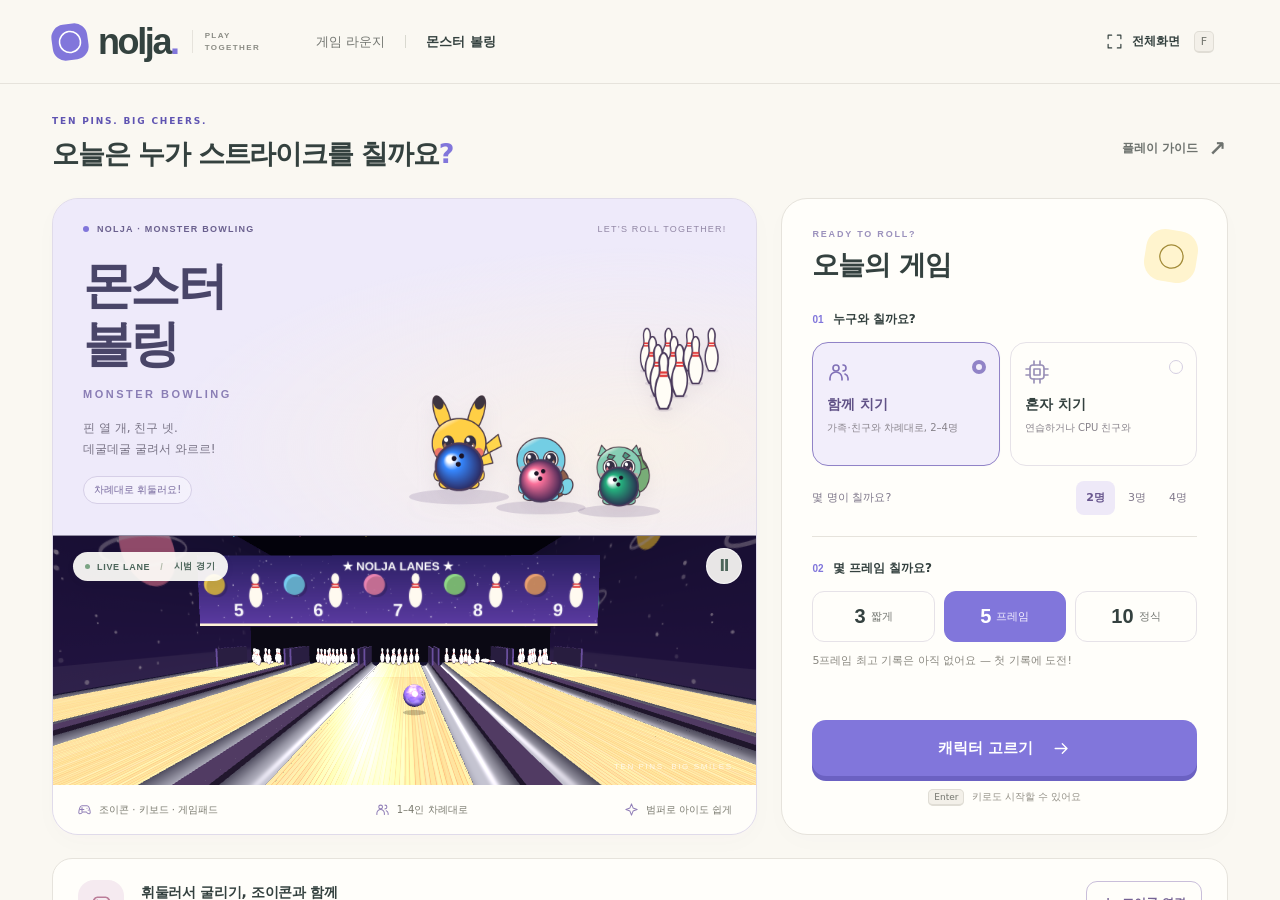
==== games/bowling/index.html @ 1ebd39dc "볼링: 몬스터 볼링 새 게임 — 휘둘러 굴리는 1~4인 볼링 · 핀 물리 · 정식 점수 · 범퍼 · CPU 친구 - 조이콘을 공처럼 쥐고 아래에서 앞으로 휘둘러 굴림 (세기 = 빠" ====
<!doctype html>
<html lang="ko">
<head>
<meta charset="utf-8">
<meta name="viewport" content="width=device-width, initial-scale=1">
<meta name="theme-color" content="#5b3fa8">
<title>몬스터 볼링 · 놀자</title>
<link rel="stylesheet" href="../../shared/nolja.css?v=20261029a">
<link rel="stylesheet" href="../../shared/lobby.css?v=20261029a">
<link rel="stylesheet" href="bowling.css?v=20261029a">
</head>
<body>
<svg class="icon-library" xmlns="http://www.w3.org/2000/svg" aria-hidden="true"><defs>
  <symbol id="i-bowl" viewBox="0 0 24 24"><circle cx="12" cy="12" r="9"/><path d="M10 8h.01M14 7.5h.01M12.5 11h.01"/></symbol>
  <symbol id="i-pin" viewBox="0 0 64 64"><path d="M18 8h8l-1 12c-1 6 5 12 5 20 0 7-3 14-8 14s-8-7-8-14c0-8 6-14 5-20Zm-1 19h10M17 32h10"/><circle cx="44" cy="42" r="13"/><path d="M42 35h.01m6 2h.01m-5 4h.01"/></symbol>
  <symbol id="i-arrow" viewBox="0 0 24 24"><path d="M4 12h15m-6-6 6 6-6 6"/></symbol>
  <symbol id="i-users" viewBox="0 0 24 24"><circle cx="9" cy="8" r="3"/><path d="M3 20v-2a6 6 0 0 1 12 0v2m1-15a3 3 0 0 1 0 6m2 3a5 5 0 0 1 3 4v2"/></symbol>
  <symbol id="i-cpu" viewBox="0 0 24 24"><rect x="5" y="5" width="14" height="14" rx="3"/><path d="M9 1v4m6-4v4M9 19v4m6-4v4M1 9h4m-4 6h4m14-6h4m-4 6h4M9 9h6v6H9z"/></symbol>
  <symbol id="i-pad" viewBox="0 0 24 24"><path d="M8 6h8c3 0 4 3 5 9 1 5-3 5-6 1H9c-3 4-7 4-6-1C4 9 5 6 8 6Z"/><path d="M8 9v6m-3-3h6m5-2h.01m2 3h.01"/></symbol>
  <symbol id="i-expand" viewBox="0 0 24 24"><path d="M8 3H3v5m13-5h5v5M3 16v5h5m13-5v5h-5"/></symbol>
  <symbol id="i-spark" viewBox="0 0 24 24"><path d="m12 3 2.5 6.5L21 12l-6.5 2.5L12 21l-2.5-6.5L3 12l6.5-2.5Z"/></symbol>
  <symbol id="i-sliders" viewBox="0 0 24 24"><path d="M4 7h6m4 0h6M4 17h10m4 0h2"/><circle cx="12" cy="7" r="2"/><circle cx="16" cy="17" r="2"/></symbol>
  <symbol id="i-chevron" viewBox="0 0 24 24"><path d="m8 10 4 4 4-4"/></symbol>
  <symbol id="i-keyboard" viewBox="0 0 24 24"><rect x="2" y="5" width="20" height="14" rx="3"/><path d="M6 9h.01M10 9h.01M14 9h.01M18 9h.01M6 12h.01M10 12h.01M14 12h.01M18 12h.01M7 15h10"/></symbol>
</defs></svg>
<div id="laneStage"><canvas id="gl" aria-label="볼링 레인"></canvas><canvas id="hud" aria-hidden="true"></canvas></div>

<div id="menu" class="overlay lobby">
  <header class="club-header">
    <a class="brand" href="../../index.html" aria-label="놀자 홈"><span class="brand-symbol"><svg aria-hidden="true"><use href="#i-bowl"/></svg></span><span class="brand-word">nolja<span class="brand-dot">.</span></span><span class="brand-tag">PLAY<br>TOGETHER</span></a>
    <nav class="club-nav" aria-label="메인 메뉴"><a href="../../index.html">게임 라운지</a><span class="nav-divider"></span><span class="current-game">몬스터 볼링</span></nav>
    <button id="btnFull" class="header-button" aria-label="전체화면 (F)"><svg aria-hidden="true" class="icon"><use href="#i-expand"/></svg><span>전체화면</span><kbd>F</kbd></button>
  </header>
  <main class="lobby-main">
    <div class="page-heading"><div><p class="eyebrow">TEN PINS. BIG CHEERS.</p><h1>오늘은 누가 스트라이크를 칠까요<span>?</span></h1></div><button id="btnGuide" class="text-button">플레이 가이드 <span aria-hidden="true">↗</span></button></div>
    <div class="lobby-grid">
      <section class="game-feature" aria-labelledby="gameTitle">
        <div class="feature-copy"><div class="feature-topline"><span class="sport-badge"><span></span> NOLJA · MONSTER BOWLING</span><span class="feature-edition">LET’S ROLL TOGETHER!</span></div><div class="feature-intro"><h2 id="gameTitle">몬스터<br>볼링<span>MONSTER BOWLING</span></h2><p>핀 열 개, 친구 넷.<br>데굴데굴 굴려서 와르르!</p><span class="feature-note">차례대로 휘둘러요!</span></div><img id="bowlArt" class="monster-team bowl-art" alt="볼링공을 든 몬스터 친구들과 핀 열 개" hidden></div>
        <div id="lanePreview" class="court-preview lane-preview"><div class="preview-caption"><span class="live-dot"></span> LIVE LANE <span class="caption-divider">/</span> 시범 경기</div><button id="btnPreview" class="preview-toggle" aria-pressed="false" aria-label="시범 경기 일시정지">Ⅱ</button><span class="court-watermark" aria-hidden="true">TEN PINS. BIG SMILES.</span></div>
        <div class="feature-perks"><span><svg aria-hidden="true" class="icon"><use href="#i-pad"/></svg> 조이콘 · 키보드 · 게임패드</span><span><svg aria-hidden="true" class="icon"><use href="#i-users"/></svg> 1–4인 차례대로</span><span><svg aria-hidden="true" class="icon"><use href="#i-spark"/></svg> 범퍼로 아이도 쉽게</span></div>
      </section>
      <section class="match-setup" aria-labelledby="setupTitle">
        <div class="setup-heading"><div><p class="eyebrow">READY TO ROLL?</p><h2 id="setupTitle">오늘의 게임</h2></div><span class="setup-ball-wrap"><svg class="setup-ball" aria-hidden="true"><use href="#i-bowl"/></svg></span></div>
        <fieldset class="setup-group"><legend><span class="step-number">01</span> 누구와 칠까요?</legend><div id="modeRow" class="mode-options" aria-label="게임 모드"><button data-mode="family"><svg aria-hidden="true" class="icon"><use href="#i-users"/></svg><strong>함께 치기</strong><span>가족·친구와 차례대로, 2–4명</span><i class="choice-dot"></i></button><button data-mode="solo"><svg aria-hidden="true" class="icon"><use href="#i-cpu"/></svg><strong>혼자 치기</strong><span>연습하거나 CPU 친구와</span><i class="choice-dot"></i></button></div><div id="countRow" class="level-options"><span>몇 명이 칠까요?</span><div class="row"><button data-count="2">2명</button><button data-count="3">3명</button><button data-count="4">4명</button></div></div><div id="cpuRow" class="level-options hidden"><span>CPU 친구</span><div class="row"><button data-cpu="-1">없이</button><button data-cpu="0">쉬움</button><button data-cpu="1">보통</button><button data-cpu="2">어려움</button></div></div></fieldset>
        <fieldset class="setup-group win-group"><legend><span class="step-number">02</span> 몇 프레임 칠까요?</legend><div id="frameRow" class="win-options" aria-label="프레임 수"><button data-frames="3">3<span>짧게</span></button><button data-frames="5">5<span>프레임</span></button><button data-frames="10">10<span>정식</span></button></div><p id="bestScore" class="field-hint"></p></fieldset>
        <div class="start-area"><button id="btnStart" class="primary start-button">캐릭터 고르기 <svg aria-hidden="true" class="icon"><use href="#i-arrow"/></svg></button><span class="start-hint"><kbd>Enter</kbd> 키로도 시작할 수 있어요</span></div>
      </section>
    </div>
    <section class="connection-card" aria-labelledby="controllerTitle"><span class="connection-icon"><svg aria-hidden="true" class="icon"><use href="#i-pad"/></svg></span><div class="connection-copy"><h2 id="controllerTitle">휘둘러서 굴리기, 조이콘과 함께</h2><p id="connectionStatus">키보드만으로도 바로 플레이할 수 있어요.</p></div><div class="connection-actions"><button id="btnConnect" class="connect-button"><span class="plus-icon" aria-hidden="true">+</span> 조이콘 연결</button></div></section>
    <div class="secondary-grid">
      <details class="club-details" id="controllerDetails"><summary><span><svg aria-hidden="true" class="icon"><use href="#i-pad"/></svg> 컨트롤러 상태 · 연결 방법</span><svg aria-hidden="true" class="icon chevron"><use href="#i-chevron"/></svg></summary><div class="details-content"><p class="small">윈도우 블루투스에서 조이콘 측면의 동그란 버튼을 길게 눌러 페어링한 뒤, ‘조이콘 연결’을 눌러주세요. 여러 개를 연결하려면 한 번씩 눌러주세요. 차례대로 치니까 하나를 돌려 써도 돼요.</p><div id="hidWarn" class="warn hidden" role="status"></div><div id="slots" aria-live="polite"></div></div></details>
      <details class="club-details" id="settingsDetails"><summary><span><svg aria-hidden="true" class="icon"><use href="#i-sliders"/></svg> 그래픽 · 플레이 설정</span><svg aria-hidden="true" class="icon chevron"><use href="#i-chevron"/></svg></summary><div class="details-content"><div class="setting-title">그래픽 품질</div><div id="qRow" class="row seg"><button data-q="auto">자동</button><button data-q="high">높음</button><button data-q="mid">보통</button><button data-q="low">낮음</button><button data-q="lowest">최저</button></div><div id="gfxInfo" class="small gfx-info"></div><label class="set" for="sens">스윙 감도 <input id="sens" type="range" min="0.6" max="1.6" step="0.05"><span id="sensV" class="small"></span></label><div class="setting-title">굴러갈 길 미리 보기</div><div id="guideRow" class="row seg"><button data-guide="full">핀까지</button><button data-guide="short">화살표까지</button><button data-guide="off">끄기</button></div><p class="small">조준할 때 바닥에 공이 굴러갈 길이 화살 띠로 나와요. 어른끼리는 ‘화살표까지’나 ‘끄기’로 해 보세요.</p><div class="setting-title sound-title">소리 크기</div><label class="set" for="volMusic">음악 <input id="volMusic" type="range" min="0" max="100" step="5"><span id="volMusicV" class="small"></span></label><label class="set" for="volSfx">효과음 <input id="volSfx" type="range" min="0" max="100" step="5"><span id="volSfxV" class="small"></span></label><label class="set" for="volCrowd">관중 <input id="volCrowd" type="range" min="0" max="100" step="5"><span id="volCrowdV" class="small"></span></label><p class="small">볼링장 음악은 계속 흐르고, 게임 중엔 옆 레인 소리와 웅성거림이 나와요. 0이면 꺼져요.</p></div></details>
    </div>
    <footer class="club-footer"><button id="btnHome" class="text-button">← 놀자 라운지</button><span>조이콘 스트랩을 꼭 끼고, 주변 공간을 확보해 주세요.</span><span class="footer-signoff">LITTLE FRIENDS, LOVELY GAMES.</span></footer>
  </main>
</div>

<dialog id="guideDialog" class="guide-dialog" aria-labelledby="guideTitle"><div class="dialog-heading"><div><p class="eyebrow">READY, SET, ROLL!</p><h2 id="guideTitle">처음이어도 괜찮아요.</h2></div><button id="btnGuideClose" class="close-button" aria-label="플레이 가이드 닫기">×</button></div><p class="sub">조준은 스틱으로, 굴리기는 휘둘러서! 한 사람씩 차례대로 쳐요.</p><div class="guide-steps"><div><span>01</span><h3>자리·방향·휘기</h3><p>스틱을 위아래로 움직여 고칠 것을 고르고, 좌우로 바꿔요. 바닥의 화살 띠가 공이 굴러갈 길이에요. 휘기를 넣으면 공이 핀 앞에서 휘어 들어가요.</p></div><div><span>02</span><h3>휘둘러서 굴리기</h3><p>조이콘을 공처럼 쥐고 아래에서 앞으로 휘둘러요. 세게 휘두를수록 빠르고 핀이 잘 쓰러지지만 조금 덜 정확해요. 휘두르기 어려우면 R·ZR을 꾹 눌렀다 떼요.</p></div><div><span>03</span><h3>스트라이크·스페어</h3><p>첫 공에 열 개 다 쓰러뜨리면 스트라이크(X), 두 공에 다 쓰러뜨리면 스페어(/)예요. 보너스 점수를 받아요! 아이는 범퍼를 켜면 도랑에 안 빠져요.</p></div></div><div class="keyboard-guide"><h3><svg aria-hidden="true" class="icon"><use href="#i-keyboard"/></svg> 키보드로 플레이</h3><div class="keyboard-players"><div><kbd>↑</kbd><kbd>↓</kbd> 고르기 <kbd>←</kbd><kbd>→</kbd> 바꾸기 <kbd>Space</kbd> 꾹 눌렀다 떼면 굴러가요</div><div><kbd>A</kbd> 살살 <kbd>S</kbd> 보통 <kbd>D</kbd> 세게 바로 굴리기 · <kbd>B</kbd> 범퍼 켜고 끄기</div></div><p class="small"><kbd>Enter</kbd> 시작 · <kbd>Esc</kbd> 일시정지 · <kbd>F</kbd> 전체화면</p><p class="small">게임패드: 스틱 조준 · A 꾹 눌렀다 떼기 · RB 세게 · LB 살살 · X 보통 · Y 범퍼</p></div></dialog>

<div id="select" class="overlay sel hidden"><div class="selection-top"><p class="eyebrow">PICK YOUR BOWLER</p><div class="seltitle">함께 칠 친구를 골라요<span>.</span></div><p class="selection-subtitle">한 사람씩 차례대로 골라요. 아이는 범퍼를 켜 주세요!</p><div id="roster" class="roster" aria-label="볼링 캐릭터 목록"></div><div class="center selection-hint"><span class="hint">클릭으로 고르기 · 같은 친구를 한 번 더 누르면 준비 · 조이콘 Y·A ◀▶, 휘두르면 준비 · 키보드 ←→, Enter</span><span class="roster-scroll-hint">캐릭터 목록을 스크롤하면 더 많은 친구가 보여요.</span></div></div><div class="selbottom bw-selbottom"><div id="selCards" class="bw-cards"></div><div class="selmid"><div id="selMsg" class="selmsg" role="status"></div><button id="btnSelBack">← 게임 설정</button></div></div></div>
<div id="pause" class="overlay hidden"><div class="panel center pause-panel"><p class="eyebrow">TAKE A BREATHER</p><div class="big">잠깐, 쉬어갈까요?</div><p class="sub">레인은 그대로 기다리고 있어요.</p><div class="row modal-actions"><button id="btnResume" class="primary">계속 하기</button><button id="btnRestart">처음부터</button><button id="btnQuit">게임 설정으로</button></div><div id="pauseInfo" class="small"></div></div></div>
<div id="result" class="overlay bottom hidden"><div class="panel center result-panel"><p id="resEyebrow" class="eyebrow">WHAT A GAME!</p><div id="resTitle" class="big"></div><div id="resRecord" class="bw-record hidden"></div><div id="resBody" class="sub"></div><div class="row modal-actions"><button id="btnAgain" class="primary">한 판 더!</button><button id="btnReselect">캐릭터 바꾸기</button><button id="btnMenu">게임 설정</button></div><div class="small result-hint">조이콘 버튼 / Enter = 다시 하기</div></div></div>
<script src="../../shared/vendor/three.min.js"></script>
<script src="../../shared/store.js?v=20261029a"></script>
<script src="../../shared/audio.js?v=20261029a"></script>
<script src="../../shared/joycon.js?v=20261029a"></script>
<script src="../../shared/characters.js?v=20261029a"></script>
<script src="bowling.js?v=20261029a"></script>
<script src="bowling-ui.js?v=20261029a"></script>
</body>
</html>
---- shared/nolja.css ----
/* 놀자 공용 스타일 — 패널·버튼·오버레이·캐릭터 선택 화면 */
:root{
  --panel: rgba(9, 18, 38, 0.93);
  --line: rgba(255,255,255,0.12);
  --fg: #f1f5f9;
  --muted: #9fb0c8;
  --p1: #3b82f6;
  --p2: #f43f5e;
  --accent: #facc15;
}
*{box-sizing:border-box}
html,body{margin:0;height:100%;background:#06122a;color:var(--fg);overflow:hidden;
  font-family:"Pretendard","Malgun Gothic","Apple SD Gothic Neo","Noto Sans KR",system-ui,sans-serif;
  -webkit-user-select:none;user-select:none}
.overlay{position:fixed;inset:0;display:flex;align-items:center;justify-content:center;padding:16px;
  background:radial-gradient(ellipse at center, rgba(4,10,24,.30), rgba(4,10,24,.72))}
.hidden{display:none!important}
.panel{width:min(980px,100%);max-height:100%;overflow:auto;background:var(--panel);border:1px solid var(--line);
  border-radius:22px;padding:22px 28px;box-shadow:0 24px 80px rgba(0,0,0,.55)}
.title{display:flex;align-items:baseline;gap:14px;flex-wrap:wrap}
h1{margin:0;font-size:40px;letter-spacing:-.03em}
.sub{color:var(--muted);margin:6px 0 14px;font-size:16px;line-height:1.6}
.sub b{color:var(--fg)}
.grid{display:grid;grid-template-columns:1fr 1fr;gap:12px}
@media (max-width:780px){.grid{grid-template-columns:1fr}}
.card{border:1px solid var(--line);border-radius:16px;padding:14px 16px;background:rgba(255,255,255,.03)}
.card h3{margin:0 0 10px;font-size:14px;color:var(--muted);font-weight:700;letter-spacing:.04em}
.row{display:flex;gap:8px;flex-wrap:wrap;align-items:center}
button{font:inherit;color:var(--fg);background:rgba(255,255,255,.07);border:1px solid var(--line);border-radius:12px;
  padding:9px 14px;font-size:15px;cursor:pointer}
button:hover{background:rgba(255,255,255,.14)}
button.on{background:#1d4ed8;border-color:#60a5fa}
button.primary{background:var(--accent);color:#1a1a1a;border:none;font-weight:800;font-size:20px;padding:13px 24px;border-radius:14px}
button.primary:hover{filter:brightness(1.06)}
.seg button{padding:6px 11px;font-size:14px;border-radius:10px}
.slot{display:flex;align-items:flex-start;gap:10px;padding:10px 0;border-top:1px dashed var(--line)}
.slot:first-child{border-top:none}
.badge{font-weight:800;border-radius:8px;padding:2px 9px;font-size:14px;margin-top:2px}
.b1{background:var(--p1)} .b2{background:var(--p2)}
.meter{flex:1;height:10px;background:rgba(255,255,255,.08);border-radius:6px;overflow:hidden;min-width:80px}
.meter i{display:block;height:100%;width:0;background:linear-gradient(90deg,#22c55e,#facc15,#ef4444);transition:width .05s linear}
.small{font-size:13px;color:var(--muted)}
label.set{display:flex;align-items:center;gap:10px;margin:6px 0;font-size:15px}
input[type=range]{flex:1;accent-color:var(--accent)}
.foot{display:flex;justify-content:space-between;align-items:center;gap:12px;margin-top:14px;flex-wrap:wrap}
kbd{background:rgba(255,255,255,.1);border:1px solid var(--line);border-bottom-width:2px;border-radius:6px;padding:1px 6px;font-size:13px;color:var(--fg)}
.warn{color:#fbbf24;font-size:14px;margin-top:8px;line-height:1.5}
.center{text-align:center}
.big{font-size:52px;font-weight:900;margin:4px 0 6px}
.hint{display:inline-block;background:rgba(6,14,32,.78);border-radius:10px;padding:3px 12px;font-size:13px;color:var(--muted)}

/* 캐릭터 선택 */
.overlay.sel{flex-direction:column;justify-content:space-between;align-items:stretch;padding:2.4vh 3vw;
  background:linear-gradient(rgba(4,10,24,.84), rgba(4,10,24,0) 30%, rgba(4,10,24,0) 64%, rgba(4,10,24,.9))}
.seltitle{text-align:center;font-size:30px;font-weight:900;letter-spacing:-.02em;margin-bottom:10px;text-shadow:0 2px 10px rgba(0,0,0,.6)}
.roster{display:flex;gap:10px;justify-content:center;flex-wrap:wrap}
.tile{position:relative;width:96px;border-radius:16px;background:rgba(9,18,38,.82);border:3px solid rgba(255,255,255,.1);
  display:flex;flex-direction:column;align-items:center;padding:6px 4px;cursor:pointer}
.tile:hover{background:rgba(30,41,70,.9)}
.tile canvas{width:76px;height:76px;display:block}
.tile .tn{font-size:15px;font-weight:800;margin-top:2px}
.tile.p1{border-color:var(--p1)} .tile.p2{border-color:var(--p2)} .tile.p1.p2{border-color:#c084fc}
.tg{position:absolute;top:-11px;font-size:12px;font-weight:900;border-radius:8px;padding:1px 6px;display:none}
.tg.t1{left:-6px;background:var(--p1)} .tg.t2{right:-6px;background:var(--p2)}
.tile.p1 .t1,.tile.p2 .t2{display:block}
.selbottom{display:grid;grid-template-columns:1fr auto 1fr;gap:16px;align-items:end}
.selcard{background:var(--panel);border:2px solid var(--line);border-radius:18px;padding:12px 16px}
.selcard.rd{border-color:#4ade80;box-shadow:0 0 0 3px rgba(74,222,128,.25)}
.selcard .nm{font-size:30px;font-weight:900;margin:0 6px}
.selcard .st{font-size:15px;color:var(--muted)} .selcard.rd .st{color:#4ade80;font-weight:800}
.selcard .row{margin-top:6px}
.selmid{display:flex;flex-direction:column;align-items:center;gap:10px;padding-bottom:6px}
.selmsg{font-size:21px;font-weight:800;text-align:center;min-height:28px;text-shadow:0 2px 8px rgba(0,0,0,.7)}
.overlay.bottom{align-items:flex-end;padding-bottom:5vh;background:linear-gradient(rgba(4,10,24,0) 52%, rgba(4,10,24,.84))}
---- shared/lobby.css ----
/* Nolja game lobby (shared by tennis and kart) — soft paper, lavender, and a little sunshine.
   Each game keeps only its stage (3D canvas) styles in its own css. */
:root {
  --cream: #faf8f2;
  --paper: #fffefa;
  --forest: #33423f;
  --forest-soft: #f0edf9;
  --lime: #f5d879;
  --lavender: #8176db;
  --lavender-dark: #5f54b2;
  --peach: #f2a6ba;
  --ink: #34413f;
  --muted: #747772;
  --line: #e6e3dc;
  --panel: #fffefa;
  --fg: #34413f;
  --accent: #8176db;
  --p1: #6e8de0;
  --p2: #d982a0;
  color-scheme: light;
}
html, body { background: var(--forest); color: var(--ink); word-break: keep-all; }
button, a, input, summary { touch-action: manipulation; -webkit-tap-highlight-color: transparent; }
button {
  min-height: 44px; background: transparent; border: 1px solid var(--line);
  border-radius: 12px; color: var(--ink); font-size: 14px; font-weight: 600;
  transition: background .2s, border-color .2s, color .2s, box-shadow .2s;
}
button:hover { background: var(--forest-soft); border-color: #b5abd9; }
button:active { filter: brightness(.97); }
button:focus-visible, a:focus-visible, summary:focus-visible, input:focus-visible { outline: 3px solid var(--lavender-dark); outline-offset: 4px; }
button:disabled { cursor: default; opacity: .5; }
button.primary { background: var(--lavender); color: white; font-size: 17px; border-radius: 14px; }
button.primary:hover { background: var(--lavender-dark); filter: none; }
.icon { width: 21px; height: 21px; fill: none; stroke: currentColor; stroke-width: 1.65; stroke-linecap: round; stroke-linejoin: round; flex-shrink: 0; }
.icon-library { position: absolute; width: 0; height: 0; overflow: hidden; }
.small { color: var(--muted); line-height: 1.7; }
.text-button { border: 0; background: transparent; display: inline-flex; align-items: center; justify-content: center; gap: 10px; padding: 8px 2px; color: #6e736f; font-size: 13px; font-weight: 600; }
.text-button:hover { color: var(--lavender-dark); background: transparent; }
.text-button span { font-size: 21px; }
.eyebrow { margin: 0; font-size: 10px; font-weight: 800; letter-spacing: 1.9px; color: var(--lavender-dark); }
kbd { background: #f3f0e9; border-color: #e0ddd5; color: #74766f; border-radius: 5px; font: 11px system-ui; padding: 3px 6px; }

.lobby.overlay { display: block; padding: 0; overflow: auto; background: var(--cream); isolation: isolate; }
.club-header { height: 84px; max-width: 1440px; padding: 0 52px; margin: auto; display: flex; align-items: center; border-bottom: 1px solid var(--line); gap: 56px; }
.brand { display: flex; align-items: center; gap: 10px; text-decoration: none; color: var(--forest); }
.brand-symbol { width: 36px; height: 36px; border-radius: 13px; background: var(--lavender); display: grid; place-items: center; color: white; transform: rotate(-8deg); }
.brand-symbol svg { height: 28px; width: 28px; fill: none; stroke: currentColor; stroke-width: 1.3; }
.brand-word { font: 900 36px/1 Arial, sans-serif; letter-spacing: -2.4px; }
.brand-dot { color: var(--lavender); }
.brand-tag { font: 700 8px/1.4 Arial, sans-serif; letter-spacing: 1.4px; border-left: 1px solid var(--line); padding-left: 12px; margin-left: 4px; color: #8b8c85; }
.club-nav { display: flex; gap: 20px; align-items: center; font-size: 13px; }
.club-nav a { color: var(--muted); text-decoration: none; }
.club-nav a:hover { color: var(--lavender-dark); }
.current-game { font-weight: 700; }
.nav-divider { height: 13px; width: 1px; background: #d9d9d0; }
.header-button { margin-left: auto; display: flex; align-items: center; gap: 9px; padding: 8px 13px; border-color: transparent; font-size: 12px; }
.header-button .icon { width: 17px; height: 17px; }
.header-button kbd { margin-left: 5px; }
.lobby-main { max-width: 1336px; margin: auto; padding: 32px 0 0; }
.page-heading { display: flex; justify-content: space-between; align-items: end; margin-bottom: 25px; gap: 20px; }
.page-heading .eyebrow { font-size: 9px; letter-spacing: 1.8px; }
.page-heading h1 { font-size: 27px; font-weight: 750; letter-spacing: -1.15px; margin: 9px 0 0; line-height: 1.4; }
.page-heading h1 > span { color: var(--lavender); }
.page-heading > .text-button { margin-bottom: 2px; font-size: 12px; }
.lobby-grid { display: grid; grid-template-columns: minmax(0, 1.58fr) minmax(355px, 1fr); gap: 24px; align-items: stretch; }

.game-feature { overflow: hidden; background: #eeeafa; border: 1px solid #e0dbea; border-radius: 26px; display: flex; flex-direction: column; position: relative; color: var(--ink); box-shadow: 0 7px 24px #4d426c05; }
.feature-copy { position: relative; padding: 25px 30px 16px; overflow: hidden; flex-shrink: 0; display: grid; grid-template-columns: .95fr 1.05fr; grid-template-rows: auto 1fr; column-gap: 0; min-height: 316px; background: radial-gradient(ellipse at 82% 74%, #f9f1e9 0, #f9f1e900 57%), #eeeafa; }
.feature-topline { grid-column: 1 / -1; display: flex; align-items: center; justify-content: space-between; gap: 12px; position: relative; z-index: 1; margin-bottom: 24px; }
.sport-badge { font: 700 9px Arial, sans-serif; letter-spacing: 1.25px; display: flex; align-items: center; gap: 8px; color: #6a608e; }
.sport-badge > span { width: 6px; height: 6px; background: var(--lavender); border-radius: 50%; }
.feature-edition { font: 9px Arial, sans-serif; letter-spacing: 1.2px; color: #9287a5; }
.feature-intro { grid-column: 1; align-self: center; position: relative; z-index: 1; padding: 0 0 15px; }
.feature-copy h2 { font-size: clamp(38px, 3.9vw, 55px); letter-spacing: -2.6px; font-weight: 850; line-height: 1.16; margin: 0 0 16px; color: #494568; }
.feature-copy h2 > span { display: block; font: 800 11px/1.5 Arial, sans-serif; letter-spacing: 2.5px; margin-top: 12px; color: #8a7eb5; }
.feature-intro > p { font-size: 12px; line-height: 1.75; color: #787385; margin: 0; }
.feature-note { display: inline-block; margin-top: 16px; padding: 6px 10px; border: 1px solid #d6cfe7; border-radius: 20px; color: #75679c; font-size: 10px; background: #ffffff57; }
.monster-team { grid-column: 2; grid-row: 2; display: block; width: calc(100% + 20px); max-height: 270px; height: 100%; min-height: 240px; object-fit: contain; object-position: center bottom; align-self: end; margin: 0 0 -5px -8px; filter: drop-shadow(0 9px 9px #9886a01a); }
.court-preview { position: relative; flex: 1; min-height: 250px; overflow: hidden; background: #b5d0bf; border-top: 1px solid #ffffff80; }
.preview-caption { position: absolute; top: 16px; left: 20px; z-index: 2; display: flex; align-items: center; gap: 7px; border-radius: 20px; background: #fffefaed; padding: 8px 12px; font: 600 9px Arial, "Malgun Gothic", sans-serif; letter-spacing: .7px; color: #4c655a; pointer-events: none; box-shadow: 0 2px 8px #3851450a; }
.live-dot { width: 5px; height: 5px; background: #7aa483; border-radius: 50%; }
.caption-divider { color: #b2baaa; margin: 0 3px; }
.preview-toggle { position: absolute; right: 14px; top: 12px; z-index: 3; min-height: 36px; min-width: 36px; border: 1px solid #ffffffb3; background: #fffefae6; color: #4c655a; border-radius: 50%; font-size: 15px; padding: 4px; }
.preview-toggle:hover { background: #fffefa; }
.court-watermark { position: absolute; bottom: 14px; right: 20px; z-index: 2; color: #fffefa; opacity: .8; font: 8px Arial, sans-serif; letter-spacing: 1.6px; pointer-events: none; }
.feature-perks { display: flex; align-items: center; justify-content: space-between; gap: 12px; padding: 17px 24px; background: #fffefa; color: #79796e; font-size: 10px; }
.feature-perks > span { display: flex; align-items: center; gap: 7px; }
.feature-perks .icon { height: 15px; width: 15px; color: #9280b8; }

.match-setup { background: var(--paper); border: 1px solid var(--line); border-radius: 26px; padding: 30px; display: flex; flex-direction: column; box-shadow: 0 7px 24px #4d426c04; }
.setup-heading { display: flex; align-items: center; justify-content: space-between; margin-bottom: 28px; }
.setup-heading h2 { font-size: 27px; letter-spacing: -1px; margin: 8px 0 0; font-weight: 750; }
.setup-heading .eyebrow { font: 700 9px Arial, sans-serif; letter-spacing: 1.8px; color: #9b91bc; }
.setup-ball-wrap { width: 52px; height: 52px; display: grid; place-items: center; background: #fff4ce; border-radius: 19px; transform: rotate(9deg); }
.setup-ball { width: 31px; height: 31px; fill: none; stroke: #a38c39; stroke-width: 1; }
fieldset { border: 0; padding: 0; margin: 0; min-width: 0; }
.setup-group legend { font-size: 12px; font-weight: 700; padding: 0; margin-bottom: 14px; display: flex; align-items: center; gap: 9px; }
.step-number { font: 600 10px Arial, sans-serif; color: var(--lavender); }
.mode-options { display: grid; grid-template-columns: 1fr 1fr; gap: 10px; }
.mode-options button { position: relative; text-align: left; padding: 17px 14px; display: flex; flex-direction: column; gap: 8px; border-radius: 16px; border: 1px solid #e6e2e8; background: var(--paper); min-width: 0; min-height: 124px; }
.mode-options button > .icon { width: 24px; height: 24px; color: #9990b7; }
.mode-options strong { font-size: 14px; font-weight: 750; margin-top: 3px; line-height: 1.3; }
.mode-options button > span { font-size: 10px; white-space: nowrap; color: #88838b; font-weight: 400; }
.choice-dot { height: 14px; width: 14px; border: 1px solid #d5cfe2; border-radius: 50%; position: absolute; right: 13px; top: 17px; }
.mode-options button.on { border: 1.5px solid #9183c7; background: #f2eefb; color: #615287; box-shadow: 0 0 0 1px #9183c705; }
.mode-options button.on .icon { color: #8171b7; }
.mode-options button.on .choice-dot { border: 4px solid #9183c7; background: #f2eefb; }
.mode-options button:hover { border-color: #a596cf; background: #f6f3fb; }
.level-options { display: flex; align-items: center; justify-content: space-between; gap: 8px; margin-top: 15px; min-height: 34px; }
.level-options > span { font-size: 11px; color: #7e778a; }
.level-options .row { gap: 3px; }
.level-options button { min-height: 34px; padding: 5px 10px; font-size: 11px; border: 0; border-radius: 8px; color: #827a8c; font-weight: 500; }
.level-options button.on { background: #eee9f8; color: #68568e; font-weight: 750; }
.win-group { border-top: 1px solid var(--line); margin-top: 21px; padding-top: 23px; }
.win-group legend { float: left; width: 100%; }
.win-options { display: grid; grid-template-columns: repeat(3, 1fr); gap: 9px; clear: both; }
.win-options button { border: 1px solid #e6e2e8; display: flex; align-items: center; justify-content: center; gap: 5px; min-height: 51px; font: 600 20px Arial, sans-serif; border-radius: 12px; }
.win-options button span { font-size: 11px; font-weight: 400; color: var(--muted); }
.win-options button.on { background: #8176db; color: white; border-color: #8176db; }
.win-options button.on span { color: #f5f1ff; }
.field-hint { font-size: 11px; color: #8a8880; margin: 11px 0 0; }
.start-area { margin-top: auto; padding-top: 30px; text-align: center; }
.start-button.primary { display: flex; align-items: center; justify-content: center; gap: 19px; width: 100%; min-height: 56px; font-size: 15px; font-weight: 750; background: #8176db; color: white; border-radius: 14px; box-shadow: 0 5px 0 #6b61c2; margin-bottom: 5px; }
.start-button.primary:hover { background: #7569cf; box-shadow: 0 5px 0 #6257b8, 0 8px 18px #8176db20; }
.start-button .icon { width: 19px; height: 19px; }
.start-hint { display: block; font-size: 10px; color: #939087; margin-top: 14px; }
.start-hint kbd { font-size: 9px; padding: 2px 5px; margin-right: 4px; }

.connection-card { display: flex; align-items: center; gap: 17px; padding: 21px 25px; background: var(--paper); border: 1px solid var(--line); border-radius: 20px; margin-top: 23px; }
.connection-icon { display: grid; place-items: center; background: #f5eaf0; width: 46px; height: 46px; border-radius: 16px; color: #bb7d99; flex-shrink: 0; }
.connection-icon .icon { width: 25px; height: 25px; }
.connection-copy h2 { font-size: 14px; letter-spacing: -.3px; margin: 0 0 5px; font-weight: 700; }
.connection-copy p { font-size: 11px; color: var(--muted); margin: 0; }
.connection-actions { display: flex; align-items: center; margin-left: auto; gap: 24px; }
.connection-actions .text-button { font-size: 11px; }
.connect-button { display: flex; align-items: center; gap: 8px; border: 1px solid #c9beda; min-height: 44px; border-radius: 11px; padding: 8px 15px; font-size: 12px; color: #756294; }
.plus-icon { font: 20px Arial, sans-serif; font-weight: 400; }
.secondary-grid { display: grid; grid-template-columns: 1fr 1fr; gap: 24px; margin-top: 13px; }
.club-details { min-width: 0; border-bottom: 1px solid var(--line); }
.club-details summary { min-height: 48px; display: flex; justify-content: space-between; align-items: center; cursor: pointer; list-style: none; font-size: 11px; color: var(--muted); padding: 0 5px; }
.club-details summary::-webkit-details-marker { display: none; }
.club-details summary > span { display: flex; align-items: center; gap: 9px; }
.club-details summary .icon { width: 16px; height: 16px; }
.chevron { transition: transform .18s; }
.club-details[open] .chevron { transform: rotate(180deg); }
.details-content { padding: 8px 5px 20px; }
.details-content > p { font-size: 12px; margin: 0 0 14px; }
.details-content .slot { border-top: 1px solid var(--line); font-size: 12px; }
.details-content .slot > div > div:first-child { font-size: 12px !important; }
.badge { color: white; font: 700 11px Arial, sans-serif; border-radius: 7px; padding: 4px 7px; }
.meter { height: 5px; background: #e9e7e3; }
.meter i { background: linear-gradient(90deg, #b0c89d, #f5d879, #e6a6a1); }
.slot .row > .small { font-size: 10px; }
.warn { background: #fcf1d5; border: 1px solid #ebd7a0; border-radius: 8px; color: #78551a; font-size: 12px; padding: 10px 12px; margin: 10px 0; }
.setting-title { font-size: 12px; font-weight: 650; margin-bottom: 9px; }
.seg button { min-height: 40px; font-size: 12px; }
.seg button.on { color: white; background: var(--lavender); border-color: var(--lavender); }
.gfx-info { margin: 10px 0 16px; font-size: 11px; overflow-wrap: anywhere; }
label.set { font-size: 12px; gap: 12px; margin: 14px 0; }
label.set span { width: 44px; text-align: right; font-size: 11px; }
input[type=range] { accent-color: var(--lavender); min-width: 40px; height: 20px; }
input[type=checkbox] { accent-color: var(--lavender); height: 17px; width: 17px; margin: 0; }
.guide-setting { padding-top: 8px; }
.club-footer { display: flex; align-items: center; gap: 28px; padding: 13px 0 20px; font-size: 10px; color: #8a8b80; }
.club-footer .text-button { font-size: 11px; }
.footer-signoff { margin-left: auto; font: 8px Arial, sans-serif; letter-spacing: 1.5px; }

.guide-dialog { width: min(640px, calc(100% - 32px)); max-height: calc(100dvh - 40px); overflow: auto; border: 1px solid var(--line); border-radius: 26px; background: var(--paper); color: var(--ink); padding: 32px; box-shadow: 0 25px 100px #302c4c40; }
.guide-dialog::backdrop { background: #39344d99; backdrop-filter: blur(5px); }
.dialog-heading { display: flex; justify-content: space-between; gap: 20px; align-items: center; }
.dialog-heading h2 { font-size: 27px; letter-spacing: -1px; margin: 10px 0; }
.close-button { padding: 4px; min-width: 44px; border-radius: 50%; font-size: 26px; font-weight: 400; }
.guide-dialog > .sub { font-size: 13px; line-height: 1.8; }
.guide-steps { display: grid; grid-template-columns: repeat(3, 1fr); gap: 18px; margin: 26px 0; }
.guide-steps > div > span { color: var(--lavender); font: 12px Georgia, serif; }
.guide-steps h3 { font-size: 13px; margin: 8px 0; }
.guide-steps p { font-size: 12px; color: var(--muted); line-height: 1.8; margin: 0; }
.keyboard-guide { background: #f2edf8; border-radius: 16px; padding: 18px; }
.keyboard-guide h3 { display: flex; align-items: center; gap: 9px; font-size: 13px; margin: 0 0 15px; }
.keyboard-players { display: flex; flex-direction: column; gap: 13px; font-size: 11px; }
.keyboard-players .badge { margin-right: 10px; }
.keyboard-players kbd { background: var(--paper); margin: 0 3px 0 7px; display: inline-block; }
.keyboard-guide > p { font-size: 11px; line-height: 1.7; margin: 16px 0 0; }

/* A collectible roster, with the live court still visible behind the friends. */
.overlay.sel { background: linear-gradient(#fbf8f3fc, #f6f1fbf2 31%, #f4eefb21 57%, #4942621c 70%, #554a75d9); padding: 28px 4vw; overflow: auto; }
.selection-top { max-width: 1320px; width: 100%; margin: 0 auto; flex: 0 0 auto; }
.selection-top > .eyebrow { text-align: center; font-size: 10px; color: #9a8db5; }
.seltitle { color: #514764; font-size: 32px; text-shadow: none; margin: 10px 0 6px; letter-spacing: -1.2px; }
.seltitle > span { color: var(--peach); }
.selection-subtitle { text-align: center; color: #8a7c9b; margin: 0 0 15px; font-size: 12px; }
.roster { position: relative; display: grid; grid-template-columns: repeat(6, minmax(0, 1fr)); gap: 12px; width: 100%; max-width: 900px; max-height: 298px; margin: 0 auto; padding: 13px 11px 16px; overflow-x: hidden; overflow-y: auto; overscroll-behavior: contain; scrollbar-width: thin; scrollbar-color: #b6a5cc #eee6f3; scrollbar-gutter: stable; scroll-padding: 13px; }
.roster::-webkit-scrollbar { width: 7px; }
.roster::-webkit-scrollbar-track { background: #eee6f3; border-radius: 10px; }
.roster::-webkit-scrollbar-thumb { background: #b6a5cc; border-radius: 10px; border: 1px solid #eee6f3; }
.tile { border: 2px solid #e3dce9; background: #fffefa; border-radius: 18px; padding: 8px 7px 10px; width: 100%; min-width: 0; min-height: 125px; box-shadow: 0 5px 0 #e9e0e97a; transition: background .2s, box-shadow .2s, border-color .2s; color: #655875; }
.tile:nth-child(8n+1) { background: #fff7dc; }
.tile:nth-child(8n+2) { background: #eef6ff; }
.tile:nth-child(8n+3) { background: #fff1e5; }
.tile:nth-child(8n+4) { background: #f0f5e7; }
.tile:nth-child(8n+5) { background: #faedf5; }
.tile:nth-child(8n+6) { background: #efeefa; }
.tile:nth-child(8n+7) { background: #eaf6f2; }
.tile:nth-child(8n+8) { background: #f9eded; }
.tile:hover { border-color: #b6a4ce; box-shadow: 0 5px 0 #d7c9e5, 0 8px 20px #67518b12; }
.tile canvas { width: 76px; height: 76px; max-width: 100%; object-fit: contain; }
.tile .tn { font-size: 13px; font-weight: 750; margin-top: 5px; }
.tile .character-type { display: block; margin-top: 5px; color: #8d7e99; font-size: 10px; letter-spacing: .15px; }
.tile.p1 { border-color: var(--p1); box-shadow: 0 5px 0 #6e8de04d; }
.tile.p2 { border-color: var(--p2); box-shadow: 0 5px 0 #d982a04d; }
.tile.p1.p2 { border-color: #ab84c3; box-shadow: 0 5px 0 #ab84c34d; }
.tg { color: white; padding: 3px 7px; font-size: 10px; border-radius: 8px; top: -10px; }
.selection-hint { margin-top: 10px; }
.roster-scroll-hint { display: block; margin-top: 8px; font-size: 10px; line-height: 1.5; color: #897496; }
.hint { background: #fffefad9; font-size: 11px; color: #8a7a99; padding: 7px 13px; border: 1px solid #e4dbe9; border-radius: 20px; }
.selbottom { gap: 24px; width: 100%; max-width: 1160px; align-self: center; flex: 0 0 auto; }
.selcard { border-radius: 22px; border: 1px solid #e8dded; background: #fffefaf5; padding: 18px 22px; box-shadow: 0 8px 35px #49345f24; }
.selcard .nm { font-size: 24px; color: #67557c; }
.selcard .st { font-size: 12px; }
.selcard .small { margin-top: 10px; font-size: 11px; }
.selcard .row > button { min-width: 44px; }
.selcard .row > button:last-child { margin-left: auto; background: var(--lavender); border-color: var(--lavender); color: white; padding: 8px 24px; }
.selcard.rd { border-color: #a0b58c; box-shadow: 0 0 0 3px #afc49c38; }
.selcard.rd .st { color: #69915b; }
.selmsg { font-size: 16px; color: white; max-width: 190px; line-height: 1.6; text-shadow: 0 1px 6px #51436580; }
.selmid > button { background: #fffefaed; color: #75618c; border-color: transparent; font-size: 12px; }
.overlay:not(.lobby):not(.sel):not(.bottom) { background: #39324e87; backdrop-filter: blur(8px); }
.panel { border-color: var(--line); border-radius: 26px; box-shadow: 0 18px 80px #30253e4d; color: var(--ink); }
.pause-panel { width: min(490px, 100%); padding: 35px; }
.big { font-size: 32px; font-weight: 800; letter-spacing: -1.4px; margin: 16px 0; }
.pause-panel .sub { font-size: 14px; }
.modal-actions { justify-content: center; margin-top: 22px; gap: 10px; }
.modal-actions button { font-size: 13px; min-height: 46px; }
.modal-actions .primary { font-size: 14px; padding: 12px 23px; }
.pause-panel > .small { font-size: 11px; margin-top: 25px; }
.overlay.bottom { background: linear-gradient(#48355100 30%, #483551a6); padding-bottom: 4vh; }
.result-panel { width: min(660px, 100%); padding: 27px; }
.result-panel .sub { font-size: 15px; line-height: 1.8; }
.result-hint { margin-top: 17px; font-size: 11px; }
.game-toolbar { position: fixed; right: 18px; top: 18px; display: flex; gap: 8px; z-index: 5; }
.game-toolbar button { background: #fffefae8; border-color: #ded6e5; min-height: 40px; font-size: 12px; padding: 8px 14px; box-shadow: 0 4px 18px #5b436e17; }
.game-toolbar[hidden] { display: none; }

@media (min-width: 1300px) {
  .roster { grid-template-columns: repeat(8, minmax(0, 1fr)); max-width: 1180px; max-height: 318px; }
}
@media (min-width: 1300px) and (min-height: 701px) {
  .roster-scroll-hint { display: none; }
}
@media (min-width: 1550px) {
  .lobby-main { padding-top: 42px; }
  .feature-copy { min-height: 330px; }
  .court-preview { min-height: 285px; }
  .match-setup { padding: 34px; }
  .mode-options button { min-height: 132px; }
  .setup-heading { margin-bottom: 35px; }
  .start-area { padding-top: 35px; }
}
@media (max-width: 1439px) {
  .lobby-main { margin: 0 52px; }
}
@media (max-width: 1150px) {
  .club-header { padding: 0 32px; gap: 35px; height: 76px; }
  .lobby-main { margin: 0 32px; padding-top: 28px; }
  .page-heading h1 { font-size: 24px; }
  .lobby-grid { gap: 18px; grid-template-columns: minmax(0, 1.35fr) minmax(330px, 1fr); }
  .feature-copy { padding: 23px 24px 16px; min-height: 308px; }
  .feature-edition { display: none; }
  .feature-copy h2 { font-size: 43px; letter-spacing: -2px; }
  .feature-copy h2 > span { font-size: 9px; letter-spacing: 1.7px; }
  .monster-team { min-height: 220px; max-height: 260px; width: calc(100% + 32px); margin-left: -13px; }
  .feature-intro > p { font-size: 11px; }
  .feature-note { font-size: 9px; padding: 5px 8px; }
  .match-setup { padding: 27px 23px; }
  .feature-perks { padding: 17px 18px; gap: 9px; font-size: 9px; }
  .feature-perks > span { gap: 5px; }
  .feature-perks .icon { width: 13px; height: 13px; }
  .connection-card { padding: 19px 21px; }
  .connection-actions { gap: 16px; }
  .footer-signoff { display: none; }
  .tile { min-height: 125px; padding: 8px 5px 10px; border-radius: 17px; }
  .tile canvas { width: 76px; height: 76px; }
  .tile .tn { font-size: 12px; }
}
@media (max-width: 900px) {
  .brand-tag { display: none; }
  .club-header { gap: 28px; padding: 0 24px; }
  .lobby-main { margin: 0 24px; }
  .page-heading h1 { font-size: 22px; }
  .lobby-grid { grid-template-columns: minmax(0, 1.2fr) minmax(305px, 1fr); gap: 16px; }
  .feature-copy { padding: 22px 20px 15px; min-height: 300px; }
  .feature-copy h2 { font-size: 37px; letter-spacing: -1.8px; }
  .feature-copy h2 > span { letter-spacing: 1.1px; font-size: 8px; }
  .sport-badge { font-size: 8px; letter-spacing: .8px; }
  .monster-team { width: calc(100% + 35px); margin-left: -9px; min-height: 207px; }
  .feature-intro > p { font-size: 10px; }
  .feature-note { display: none; }
  .feature-perks { flex-wrap: wrap; gap: 10px; padding: 14px 18px; }
  .feature-perks > span:first-child { flex-basis: 100%; }
  .match-setup { padding: 25px 20px; }
  .mode-options { gap: 8px; }
  .mode-options button { padding: 15px 11px; min-height: 119px; }
  .mode-options button > span { font-size: 10px; white-space: normal; }
  .connection-copy p { font-size: 10px; }
  .overlay.sel { padding: 25px 20px; }
  .roster { grid-template-columns: repeat(4, minmax(0, 1fr)); max-width: 580px; max-height: 250px; gap: 10px; }
  .tile { min-height: 107px; padding: 7px 5px 9px; }
  .tile canvas { width: 66px; height: 66px; }
  .selection-subtitle { margin-bottom: 10px; }
  .roster-scroll-hint { display: block; }
  .selbottom { gap: 14px; margin-top: 24px; }
  .selcard { padding: 14px; }
  .selcard .nm { font-size: 21px; }
  .selcard .st { font-size: 11px; }
  .selmsg { font-size: 14px; max-width: 160px; }
}
@media (max-width: 700px) {
  .club-header { height: 72px; padding: 0 20px; }
  .brand-word { font-size: 32px; }
  .brand-symbol { width: 32px; height: 32px; border-radius: 11px; }
  .club-nav { display: none; }
  .header-button span { display: none; }
  .header-button { gap: 3px; padding: 7px; }
  .lobby-main { margin: 0 18px; padding-top: 25px; }
  .page-heading { align-items: center; gap: 12px; margin-bottom: 22px; }
  .page-heading h1 { font-size: 21px; max-width: 250px; line-height: 1.5; }
  .page-heading .eyebrow { font-size: 7px; letter-spacing: 1.4px; }
  .page-heading > .text-button { font-size: 10px; white-space: nowrap; gap: 5px; }
  .lobby-grid { display: flex; flex-direction: column; gap: 18px; }
  .game-feature, .match-setup { border-radius: 23px; }
  .feature-copy { padding: 23px 24px 16px; min-height: 300px; grid-template-columns: .94fr 1.06fr; }
  .feature-topline { margin-bottom: 20px; }
  .sport-badge { font-size: 8px; letter-spacing: 1px; }
  .feature-copy h2 { font-size: clamp(36px, 9vw, 52px); letter-spacing: -2px; margin-bottom: 13px; }
  .feature-copy h2 > span { font-size: 8px; letter-spacing: 1.2px; margin-top: 10px; }
  .feature-intro > p { font-size: 11px; }
  .monster-team { min-height: 220px; max-height: 265px; width: calc(100% + 32px); margin: 0 0 -8px -11px; }
  .court-preview { flex: auto; height: 245px; min-height: 0; }
  .feature-perks { flex-wrap: nowrap; padding: 16px 17px; font-size: 9px; }
  .feature-perks > span:first-child { flex-basis: auto; }
  .feature-perks > span { gap: 5px; }
  .match-setup { padding: 25px; }
  .setup-heading { margin-bottom: 25px; }
  .setup-heading h2 { font-size: 25px; }
  .mode-options button { min-height: 118px; padding: 16px; }
  .mode-options button > span { font-size: 11px; }
  .setup-group legend { font-size: 13px; }
  .level-options { margin-top: 13px; }
  .level-options > span, .level-options button { font-size: 11px; }
  .level-options button { min-height: 36px; padding: 6px 12px; }
  .win-group { margin-top: 19px; padding-top: 23px; }
  .start-area { padding-top: 25px; }
  .field-hint { font-size: 11px; }
  .connection-card { padding: 18px; gap: 12px; flex-wrap: wrap; margin-top: 18px; }
  .connection-copy { flex: 1; }
  .connection-copy h2 { font-size: 13px; }
  .connection-copy p { font-size: 11px; line-height: 1.6; }
  .connection-actions { width: 100%; margin: 0; justify-content: space-between; border-top: 1px solid var(--line); padding-top: 12px; }
  .connection-actions .text-button { display: flex; }
  .connect-button { min-height: 44px; }
  .secondary-grid { grid-template-columns: 1fr; gap: 0; margin-top: 8px; }
  .club-details summary { min-height: 50px; font-size: 12px; }
  .club-footer { gap: 8px; align-items: flex-start; flex-direction: column; padding: 12px 0 24px; }
  .club-footer > span { font-size: 10px; }
  .club-footer .text-button { min-height: 36px; }
  .selection-top { margin-bottom: 18px; }
  .overlay.sel { padding: 22px 16px 18px; gap: 20px; }
  .seltitle { font-size: 24px; margin: 10px 0 8px; }
  .selection-subtitle { font-size: 10px; line-height: 1.7; margin: 0 0 9px; }
  .roster { gap: 9px; max-height: 230px; padding: 12px 9px 14px; }
  .tile { min-height: 98px; border-radius: 15px; padding: 7px 3px 8px; }
  .tile canvas { width: 58px; height: 58px; }
  .tile .tn { font-size: 11px; margin-top: 4px; }
  .tile .character-type { font-size: 8px; margin-top: 4px; }
  .selection-hint { margin-top: 9px; }
  .selection-hint .hint { font-size: 9px; line-height: 1.7; }
  .selbottom { grid-template-columns: 1fr 1fr; gap: 10px; align-items: stretch; margin-top: 10px; }
  .selmid { grid-column: 1/-1; grid-row: 2; flex-direction: row; justify-content: space-between; padding: 0; }
  .selmsg { font-size: 12px; max-width: none; text-align: left; }
  .selcard { padding: 11px; border-radius: 16px; }
  .selcard .nm { font-size: 18px; margin: 0 3px; }
  .selcard .row { gap: 5px; }
  .selcard .st { font-size: 10px; }
  .selcard .row > button { padding: 6px 8px; min-width: 36px; min-height: 44px; font-size: 12px; }
  .selcard .row > button:last-child { padding: 6px 10px; }
  .selcard .small { font-size: 9px; line-height: 1.7; margin-top: 8px; }
  .guide-dialog { padding: 23px; }
  .dialog-heading h2 { font-size: 23px; }
  .guide-steps { grid-template-columns: 1fr; gap: 17px; margin: 22px 0; }
  .guide-steps h3 { display: inline; margin-left: 9px; }
  .guide-steps p { margin-top: 5px; }
  .keyboard-players { font-size: 10px; }
  .keyboard-players .badge { margin-right: 3px; }
  .keyboard-players kbd { margin-left: 4px; }
  .big { font-size: 27px; }
  .panel { padding: 25px 18px; }
  .result-panel .sub { font-size: 13px; }
  .game-toolbar { top: 10px; right: 10px; }
  .game-toolbar button { padding: 7px 10px; font-size: 11px; }
}
@media (max-width: 380px) {
  .feature-copy { padding-left: 20px; padding-right: 20px; }
  .feature-copy h2 { font-size: 34px; }
  .feature-intro > p { font-size: 10px; }
  .feature-perks { gap: 8px; font-size: 8px; padding: 15px 13px; }
  .feature-perks .icon { width: 12px; height: 12px; }
  .match-setup { padding: 24px 21px; }
  .tile { min-height: 96px; }
  .tile canvas { width: 56px; height: 56px; }
  .selcard { padding: 9px; }
  .selcard .nm { font-size: 17px; }
  .selcard .row > button { padding: 6px 7px; }
}
@media (max-height: 700px) and (min-width: 901px) {
  .overlay.sel { padding-top: 17px; padding-bottom: 17px; }
  .seltitle { font-size: 27px; margin-top: 7px; }
  .selection-subtitle { margin-bottom: 8px; font-size: 11px; }
  .roster { max-height: 230px; }
  .roster-scroll-hint { display: block; }
  .tile { min-height: 96px; padding: 6px 5px; }
  .tile canvas { width: 56px; height: 56px; }
  .selcard { padding: 12px 18px; }
}
@media (prefers-reduced-motion: reduce) {
  *, *::before, *::after { scroll-behavior: auto !important; transition: none !important; animation: none !important; }
}
---- games/bowling/bowling.css ----
/* Bowling stage, the 1–4 player cards and the result list; the lobby, roster and dialogs come from shared/lobby.css. */
#laneStage { position: fixed; inset: 0; overflow: hidden; background: #171330; }
#gl, #hud { position: absolute; inset: 0; width: 100%; height: 100%; display: block; }
#hud { pointer-events: none; }
.court-preview #laneStage { position: absolute; inset: 0; }
.lane-preview { background: #241c47; }
.bowl-art[hidden] { display: none; }
#countRow.hidden, #cpuRow.hidden { display: none; }

/* 캐릭터 고르기: 사람 수만큼 카드 (1~5장) */
#select .bw-selbottom { display: flex; flex-direction: column; align-items: stretch; gap: 12px; }
.bw-cards { display: grid; grid-template-columns: repeat(auto-fit, minmax(210px, 1fr)); gap: 12px; }
.bw-card { padding: 14px 16px; }
.bw-card .nm { font-size: 20px; }
.bw-card .row { flex-wrap: wrap; gap: 6px; }
.bw-card .row > button { padding: 7px 10px; }
.bw-card .row > button:last-child { padding: 7px 16px; }
.bw-card .bw-bump { font-size: 12px; }
.bw-card .bw-bump.on { background: #25b37f; border-color: #25b37f; color: white; }
.bw-card.bw-now { border-color: #8176db; box-shadow: 0 0 0 3px #8176db38, 0 8px 35px #49345f24; }
#select .selmid { display: flex; align-items: center; justify-content: center; gap: 16px; }
#select .selmsg { max-width: none; }
.tile { position: relative; }
.tile .bw-dots { position: absolute; top: 7px; left: 7px; display: flex; gap: 3px; }
.tile .bw-dots i { display: block; width: 11px; height: 11px; border-radius: 50%; border: 2px solid #fffefa; box-shadow: 0 1px 3px #4b3b5c40; }

/* 결과 */
.bw-record { margin-top: 6px; font-size: 15px; font-weight: 800; color: #d9822b; }
.bw-record.hidden { display: none; }
.bw-rank { list-style: none; margin: 14px auto 0; padding: 0; max-width: 520px; text-align: left; }
.bw-rank li { display: grid; grid-template-columns: auto 1fr auto; align-items: center; gap: 4px 10px; padding: 9px 14px; margin-bottom: 6px; border-radius: 14px; background: #f6f2fb; }
.bw-rank li.win { background: #fff4d6; box-shadow: 0 0 0 2px #ffd84d inset; }
.bw-rank li b { font-size: 15px; color: #514764; }
.bw-rank li strong { font-size: 20px; color: #514764; }
.bw-rank li > span:last-child { grid-column: 2 / 4; font-size: 12px; color: #88838b; }
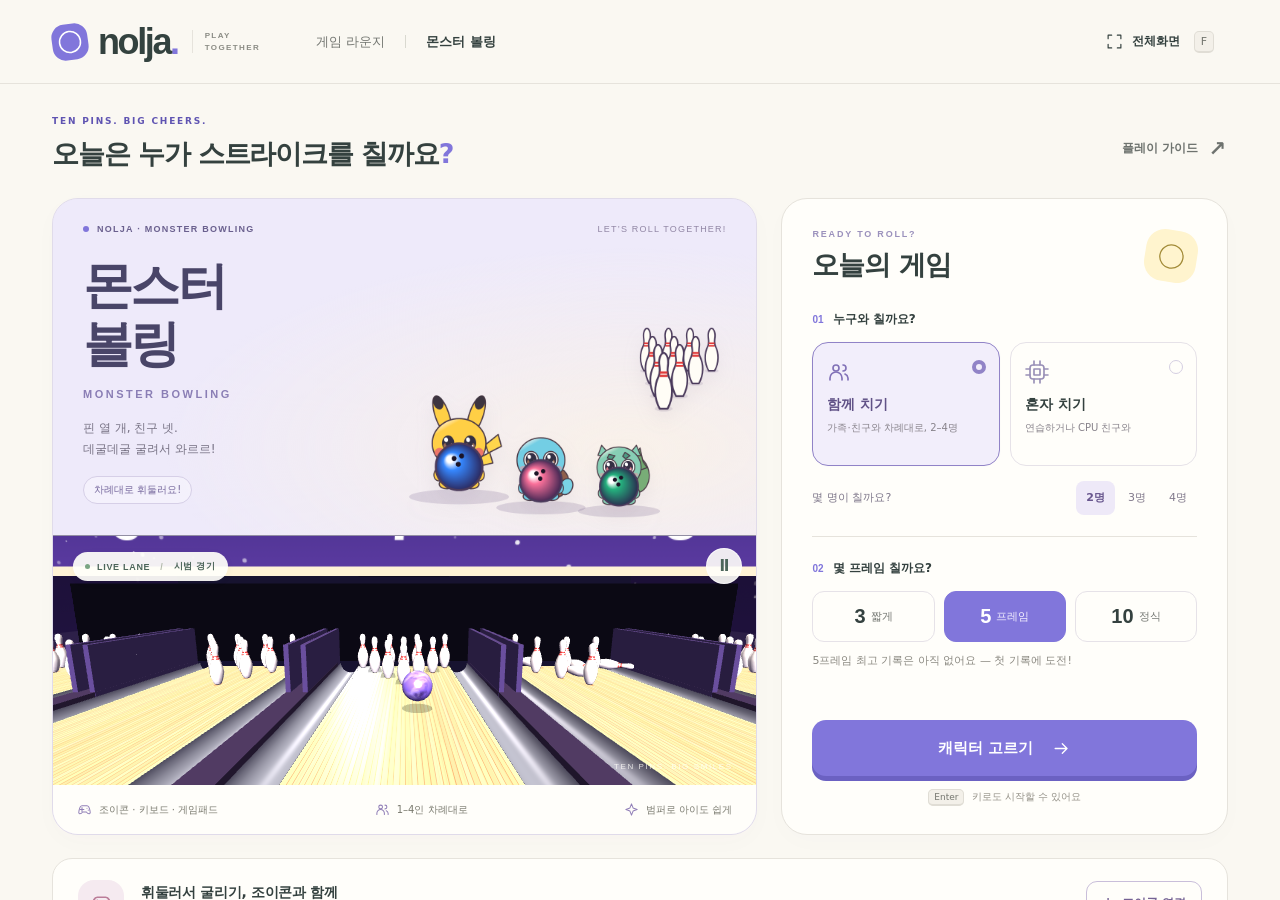
==== commit 790b0458: "조이콘: 닌텐도 위처럼 몸짓 그대로 — 자세 추적 · 볼링 쥐고 휘두르다 놓기 · 테니스 라켓이 조이콘을 따라감 - 공용 조이콘: 자이로 적분 + 중력 보정 + 자이로 영점 맞추기" ====
--- a/games/bowling/index.html
+++ b/games/bowling/index.html
@@ -5,9 +5,9 @@
 <meta name="viewport" content="width=device-width, initial-scale=1">
 <meta name="theme-color" content="#5b3fa8">
 <title>몬스터 볼링 · 놀자</title>
-<link rel="stylesheet" href="../../shared/nolja.css?v=20261029a">
-<link rel="stylesheet" href="../../shared/lobby.css?v=20261029a">
-<link rel="stylesheet" href="bowling.css?v=20261029a">
+<link rel="stylesheet" href="../../shared/nolja.css?v=20261029b">
+<link rel="stylesheet" href="../../shared/lobby.css?v=20261029b">
+<link rel="stylesheet" href="bowling.css?v=20261029b">
 </head>
 <body>
 <svg class="icon-library" xmlns="http://www.w3.org/2000/svg" aria-hidden="true"><defs>
@@ -55,17 +55,17 @@
   </main>
 </div>
 
-<dialog id="guideDialog" class="guide-dialog" aria-labelledby="guideTitle"><div class="dialog-heading"><div><p class="eyebrow">READY, SET, ROLL!</p><h2 id="guideTitle">처음이어도 괜찮아요.</h2></div><button id="btnGuideClose" class="close-button" aria-label="플레이 가이드 닫기">×</button></div><p class="sub">조준은 스틱으로, 굴리기는 휘둘러서! 한 사람씩 차례대로 쳐요.</p><div class="guide-steps"><div><span>01</span><h3>자리·방향·휘기</h3><p>스틱을 위아래로 움직여 고칠 것을 고르고, 좌우로 바꿔요. 바닥의 화살 띠가 공이 굴러갈 길이에요. 휘기를 넣으면 공이 핀 앞에서 휘어 들어가요.</p></div><div><span>02</span><h3>휘둘러서 굴리기</h3><p>조이콘을 공처럼 쥐고 아래에서 앞으로 휘둘러요. 세게 휘두를수록 빠르고 핀이 잘 쓰러지지만 조금 덜 정확해요. 휘두르기 어려우면 R·ZR을 꾹 눌렀다 떼요.</p></div><div><span>03</span><h3>스트라이크·스페어</h3><p>첫 공에 열 개 다 쓰러뜨리면 스트라이크(X), 두 공에 다 쓰러뜨리면 스페어(/)예요. 보너스 점수를 받아요! 아이는 범퍼를 켜면 도랑에 안 빠져요.</p></div></div><div class="keyboard-guide"><h3><svg aria-hidden="true" class="icon"><use href="#i-keyboard"/></svg> 키보드로 플레이</h3><div class="keyboard-players"><div><kbd>↑</kbd><kbd>↓</kbd> 고르기 <kbd>←</kbd><kbd>→</kbd> 바꾸기 <kbd>Space</kbd> 꾹 눌렀다 떼면 굴러가요</div><div><kbd>A</kbd> 살살 <kbd>S</kbd> 보통 <kbd>D</kbd> 세게 바로 굴리기 · <kbd>B</kbd> 범퍼 켜고 끄기</div></div><p class="small"><kbd>Enter</kbd> 시작 · <kbd>Esc</kbd> 일시정지 · <kbd>F</kbd> 전체화면</p><p class="small">게임패드: 스틱 조준 · A 꾹 눌렀다 떼기 · RB 세게 · LB 살살 · X 보통 · Y 범퍼</p></div></dialog>
+<dialog id="guideDialog" class="guide-dialog" aria-labelledby="guideTitle"><div class="dialog-heading"><div><p class="eyebrow">READY, SET, ROLL!</p><h2 id="guideTitle">처음이어도 괜찮아요.</h2></div><button id="btnGuideClose" class="close-button" aria-label="플레이 가이드 닫기">×</button></div><p class="sub">조준은 스틱으로, 굴리기는 휘둘러서! 한 사람씩 차례대로 쳐요.</p><div class="guide-steps"><div><span>01</span><h3>자리·방향·휘기</h3><p>스틱을 위아래로 움직여 고칠 것을 고르고, 좌우로 바꿔요. 바닥의 화살 띠가 공이 굴러갈 길이에요. 휘기를 넣으면 공이 핀 앞에서 휘어 들어가요.</p></div><div><span>02</span><h3>위 볼링처럼 휘두르기</h3><p>조이콘을 R 버튼 쪽이 손끝을 향하게 쥐고, R(ZR)을 누른 채 팔을 뒤로 뺐다가 앞으로 휘두르며 놓아요. 화면 속 팔이 내 팔을 그대로 따라가요. 빨리 휘두를수록 빠르고, 놓을 때 손목을 비틀면 그쪽으로 휘어요. 버튼 없이 휘둘러도 맨 아래에서 저절로 굴러가요.</p></div><div><span>03</span><h3>스트라이크·스페어</h3><p>첫 공에 열 개 다 쓰러뜨리면 스트라이크(X), 두 공에 다 쓰러뜨리면 스페어(/)예요. 보너스 점수를 받아요! 아이는 범퍼를 켜면 도랑에 안 빠져요.</p></div></div><div class="keyboard-guide"><h3><svg aria-hidden="true" class="icon"><use href="#i-keyboard"/></svg> 키보드로 플레이</h3><div class="keyboard-players"><div><kbd>↑</kbd><kbd>↓</kbd> 고르기 <kbd>←</kbd><kbd>→</kbd> 바꾸기 <kbd>Space</kbd> 꾹 눌렀다 떼면 굴러가요</div><div><kbd>A</kbd> 살살 <kbd>S</kbd> 보통 <kbd>D</kbd> 세게 바로 굴리기 · <kbd>B</kbd> 범퍼 켜고 끄기</div></div><p class="small"><kbd>Enter</kbd> 시작 · <kbd>Esc</kbd> 일시정지 · <kbd>F</kbd> 전체화면</p><p class="small">게임패드: 스틱 조준 · A 꾹 눌렀다 떼기 · RB 세게 · LB 살살 · X 보통 · Y 범퍼</p></div></dialog>
 
 <div id="select" class="overlay sel hidden"><div class="selection-top"><p class="eyebrow">PICK YOUR BOWLER</p><div class="seltitle">함께 칠 친구를 골라요<span>.</span></div><p class="selection-subtitle">한 사람씩 차례대로 골라요. 아이는 범퍼를 켜 주세요!</p><div id="roster" class="roster" aria-label="볼링 캐릭터 목록"></div><div class="center selection-hint"><span class="hint">클릭으로 고르기 · 같은 친구를 한 번 더 누르면 준비 · 조이콘 Y·A ◀▶, 휘두르면 준비 · 키보드 ←→, Enter</span><span class="roster-scroll-hint">캐릭터 목록을 스크롤하면 더 많은 친구가 보여요.</span></div></div><div class="selbottom bw-selbottom"><div id="selCards" class="bw-cards"></div><div class="selmid"><div id="selMsg" class="selmsg" role="status"></div><button id="btnSelBack">← 게임 설정</button></div></div></div>
 <div id="pause" class="overlay hidden"><div class="panel center pause-panel"><p class="eyebrow">TAKE A BREATHER</p><div class="big">잠깐, 쉬어갈까요?</div><p class="sub">레인은 그대로 기다리고 있어요.</p><div class="row modal-actions"><button id="btnResume" class="primary">계속 하기</button><button id="btnRestart">처음부터</button><button id="btnQuit">게임 설정으로</button></div><div id="pauseInfo" class="small"></div></div></div>
 <div id="result" class="overlay bottom hidden"><div class="panel center result-panel"><p id="resEyebrow" class="eyebrow">WHAT A GAME!</p><div id="resTitle" class="big"></div><div id="resRecord" class="bw-record hidden"></div><div id="resBody" class="sub"></div><div class="row modal-actions"><button id="btnAgain" class="primary">한 판 더!</button><button id="btnReselect">캐릭터 바꾸기</button><button id="btnMenu">게임 설정</button></div><div class="small result-hint">조이콘 버튼 / Enter = 다시 하기</div></div></div>
 <script src="../../shared/vendor/three.min.js"></script>
-<script src="../../shared/store.js?v=20261029a"></script>
-<script src="../../shared/audio.js?v=20261029a"></script>
-<script src="../../shared/joycon.js?v=20261029a"></script>
-<script src="../../shared/characters.js?v=20261029a"></script>
-<script src="bowling.js?v=20261029a"></script>
-<script src="bowling-ui.js?v=20261029a"></script>
+<script src="../../shared/store.js?v=20261029b"></script>
+<script src="../../shared/audio.js?v=20261029b"></script>
+<script src="../../shared/joycon.js?v=20261029b"></script>
+<script src="../../shared/characters.js?v=20261029b"></script>
+<script src="bowling.js?v=20261029b"></script>
+<script src="bowling-ui.js?v=20261029b"></script>
 </body>
 </html>
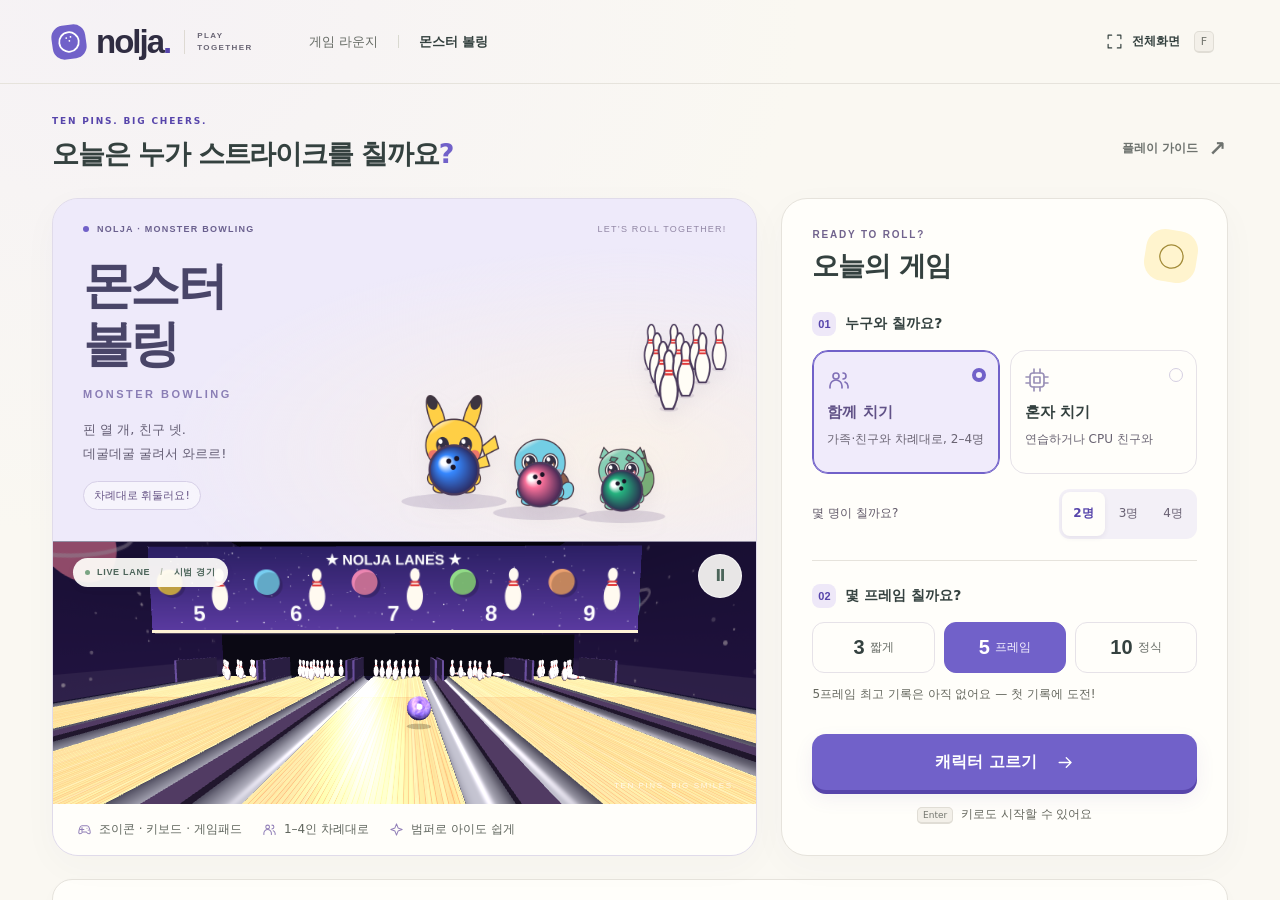
==== commit db157f95: "디자인: 홈·게임 메뉴 새 모습 — 로고 통일 · 메뉴 정리 · 카트 코스 탭 · 카트 도로·조명 개선 - 로고: shared/brand.css로 홈과 모든 게임 메뉴의 놀자 로고" ====
--- a/games/bowling/index.html
+++ b/games/bowling/index.html
@@ -5,9 +5,10 @@
 <meta name="viewport" content="width=device-width, initial-scale=1">
 <meta name="theme-color" content="#5b3fa8">
 <title>몬스터 볼링 · 놀자</title>
-<link rel="stylesheet" href="../../shared/nolja.css?v=20261029b">
-<link rel="stylesheet" href="../../shared/lobby.css?v=20261029b">
-<link rel="stylesheet" href="bowling.css?v=20261029b">
+<link rel="stylesheet" href="../../shared/nolja.css?v=20261030e">
+<link rel="stylesheet" href="../../shared/lobby.css?v=20261030e">
+<link rel="stylesheet" href="bowling.css?v=20261030e">
+<link rel="stylesheet" href="../../shared/brand.css?v=20261030e">
 </head>
 <body>
 <svg class="icon-library" xmlns="http://www.w3.org/2000/svg" aria-hidden="true"><defs>
@@ -27,7 +28,7 @@
 
 <div id="menu" class="overlay lobby">
   <header class="club-header">
-    <a class="brand" href="../../index.html" aria-label="놀자 홈"><span class="brand-symbol"><svg aria-hidden="true"><use href="#i-bowl"/></svg></span><span class="brand-word">nolja<span class="brand-dot">.</span></span><span class="brand-tag">PLAY<br>TOGETHER</span></a>
+    <a class="brand nolja-brand" href="../../index.html" aria-label="놀자 홈"><span class="brand-symbol"><svg aria-hidden="true"><use href="#i-bowl"/></svg></span><span class="brand-word">nolja<span class="brand-dot">.</span></span><span class="brand-tag">PLAY<br>TOGETHER</span></a>
     <nav class="club-nav" aria-label="메인 메뉴"><a href="../../index.html">게임 라운지</a><span class="nav-divider"></span><span class="current-game">몬스터 볼링</span></nav>
     <button id="btnFull" class="header-button" aria-label="전체화면 (F)"><svg aria-hidden="true" class="icon"><use href="#i-expand"/></svg><span>전체화면</span><kbd>F</kbd></button>
   </header>
@@ -35,7 +36,7 @@
     <div class="page-heading"><div><p class="eyebrow">TEN PINS. BIG CHEERS.</p><h1>오늘은 누가 스트라이크를 칠까요<span>?</span></h1></div><button id="btnGuide" class="text-button">플레이 가이드 <span aria-hidden="true">↗</span></button></div>
     <div class="lobby-grid">
       <section class="game-feature" aria-labelledby="gameTitle">
-        <div class="feature-copy"><div class="feature-topline"><span class="sport-badge"><span></span> NOLJA · MONSTER BOWLING</span><span class="feature-edition">LET’S ROLL TOGETHER!</span></div><div class="feature-intro"><h2 id="gameTitle">몬스터<br>볼링<span>MONSTER BOWLING</span></h2><p>핀 열 개, 친구 넷.<br>데굴데굴 굴려서 와르르!</p><span class="feature-note">차례대로 휘둘러요!</span></div><img id="bowlArt" class="monster-team bowl-art" alt="볼링공을 든 몬스터 친구들과 핀 열 개" hidden></div>
+        <div class="feature-copy"><div class="feature-topline"><span class="sport-badge"><span></span> NOLJA · MONSTER BOWLING</span><span class="feature-edition">LET’S ROLL TOGETHER!</span></div><div class="feature-intro"><h2 id="gameTitle">몬스터 <br>볼링<span>MONSTER BOWLING</span></h2><p>핀 열 개, 친구 넷.<br>데굴데굴 굴려서 와르르!</p><span class="feature-note">차례대로 휘둘러요!</span></div><img id="bowlArt" class="monster-team bowl-art" alt="볼링공을 든 몬스터 친구들과 핀 열 개" hidden></div>
         <div id="lanePreview" class="court-preview lane-preview"><div class="preview-caption"><span class="live-dot"></span> LIVE LANE <span class="caption-divider">/</span> 시범 경기</div><button id="btnPreview" class="preview-toggle" aria-pressed="false" aria-label="시범 경기 일시정지">Ⅱ</button><span class="court-watermark" aria-hidden="true">TEN PINS. BIG SMILES.</span></div>
         <div class="feature-perks"><span><svg aria-hidden="true" class="icon"><use href="#i-pad"/></svg> 조이콘 · 키보드 · 게임패드</span><span><svg aria-hidden="true" class="icon"><use href="#i-users"/></svg> 1–4인 차례대로</span><span><svg aria-hidden="true" class="icon"><use href="#i-spark"/></svg> 범퍼로 아이도 쉽게</span></div>
       </section>
@@ -61,11 +62,11 @@
 <div id="pause" class="overlay hidden"><div class="panel center pause-panel"><p class="eyebrow">TAKE A BREATHER</p><div class="big">잠깐, 쉬어갈까요?</div><p class="sub">레인은 그대로 기다리고 있어요.</p><div class="row modal-actions"><button id="btnResume" class="primary">계속 하기</button><button id="btnRestart">처음부터</button><button id="btnQuit">게임 설정으로</button></div><div id="pauseInfo" class="small"></div></div></div>
 <div id="result" class="overlay bottom hidden"><div class="panel center result-panel"><p id="resEyebrow" class="eyebrow">WHAT A GAME!</p><div id="resTitle" class="big"></div><div id="resRecord" class="bw-record hidden"></div><div id="resBody" class="sub"></div><div class="row modal-actions"><button id="btnAgain" class="primary">한 판 더!</button><button id="btnReselect">캐릭터 바꾸기</button><button id="btnMenu">게임 설정</button></div><div class="small result-hint">조이콘 버튼 / Enter = 다시 하기</div></div></div>
 <script src="../../shared/vendor/three.min.js"></script>
-<script src="../../shared/store.js?v=20261029b"></script>
-<script src="../../shared/audio.js?v=20261029b"></script>
-<script src="../../shared/joycon.js?v=20261029b"></script>
-<script src="../../shared/characters.js?v=20261029b"></script>
-<script src="bowling.js?v=20261029b"></script>
-<script src="bowling-ui.js?v=20261029b"></script>
+<script src="../../shared/store.js?v=20261030e"></script>
+<script src="../../shared/audio.js?v=20261030e"></script>
+<script src="../../shared/joycon.js?v=20261030e"></script>
+<script src="../../shared/characters.js?v=20261030e"></script>
+<script src="bowling.js?v=20261030e"></script>
+<script src="bowling-ui.js?v=20261030e"></script>
 </body>
 </html>
--- a/shared/nolja.css
+++ b/shared/nolja.css
@@ -72,3 +72,16 @@
 .selmid{display:flex;flex-direction:column;align-items:center;gap:10px;padding-bottom:6px}
 .selmsg{font-size:21px;font-weight:800;text-align:center;min-height:28px;text-shadow:0 2px 8px rgba(0,0,0,.7)}
 .overlay.bottom{align-items:flex-end;padding-bottom:5vh;background:linear-gradient(rgba(4,10,24,0) 52%, rgba(4,10,24,.84))}
+
+/* Shared interaction affordances, including in-game overlays. */
+button, a, input, select, summary { touch-action: manipulation; }
+button:focus-visible, a:focus-visible, summary:focus-visible,
+input:focus-visible, select:focus-visible {
+  outline: 3px solid #b59bfa;
+  outline-offset: 4px;
+}
+button:disabled { cursor: default; opacity: .55; }
+input[type=range] { min-height: 32px; cursor: pointer; }
+@media (prefers-reduced-motion: reduce) {
+  *, *::before, *::after { animation-duration: .01ms !important; animation-iteration-count: 1 !important; transition-duration: .01ms !important; scroll-behavior: auto !important; }
+}
--- a/shared/lobby.css
+++ b/shared/lobby.css
@@ -1,4 +1,4 @@
-/* Nolja game lobby (shared by tennis and kart) — soft paper, lavender, and a little sunshine.
+/* Nolja game lobby — soft paper, lavender, and a little sunshine.
    Each game keeps only its stage (3D canvas) styles in its own css. */
 :root {
   --cream: #faf8f2;
@@ -6,17 +6,17 @@
   --forest: #33423f;
   --forest-soft: #f0edf9;
   --lime: #f5d879;
-  --lavender: #8176db;
-  --lavender-dark: #5f54b2;
+  --lavender: #7161c9;
+  --lavender-dark: #5745ab;
   --peach: #f2a6ba;
   --ink: #34413f;
-  --muted: #747772;
+  --muted: #666b65;
   --line: #e6e3dc;
   --panel: #fffefa;
   --fg: #34413f;
-  --accent: #8176db;
-  --p1: #6e8de0;
-  --p2: #d982a0;
+  --accent: var(--lavender);
+  --p1: #4569bc;
+  --p2: #b7527a;
   color-scheme: light;
 }
 html, body { background: var(--forest); color: var(--ink); word-break: keep-all; }
@@ -117,12 +117,12 @@
 .win-options { display: grid; grid-template-columns: repeat(3, 1fr); gap: 9px; clear: both; }
 .win-options button { border: 1px solid #e6e2e8; display: flex; align-items: center; justify-content: center; gap: 5px; min-height: 51px; font: 600 20px Arial, sans-serif; border-radius: 12px; }
 .win-options button span { font-size: 11px; font-weight: 400; color: var(--muted); }
-.win-options button.on { background: #8176db; color: white; border-color: #8176db; }
+.win-options button.on { background: var(--lavender); color: white; border-color: var(--lavender); }
 .win-options button.on span { color: #f5f1ff; }
 .field-hint { font-size: 11px; color: #8a8880; margin: 11px 0 0; }
 .start-area { margin-top: auto; padding-top: 30px; text-align: center; }
-.start-button.primary { display: flex; align-items: center; justify-content: center; gap: 19px; width: 100%; min-height: 56px; font-size: 15px; font-weight: 750; background: #8176db; color: white; border-radius: 14px; box-shadow: 0 5px 0 #6b61c2; margin-bottom: 5px; }
-.start-button.primary:hover { background: #7569cf; box-shadow: 0 5px 0 #6257b8, 0 8px 18px #8176db20; }
+.start-button.primary { display: flex; align-items: center; justify-content: center; gap: 19px; width: 100%; min-height: 56px; font-size: 15px; font-weight: 750; background: var(--lavender); color: white; border-radius: 14px; box-shadow: 0 4px 0 var(--lavender-dark), 0 8px 20px #5745ab14; margin-bottom: 5px; }
+.start-button.primary:hover { background: var(--lavender-dark); box-shadow: 0 4px 0 #46378c, 0 8px 20px #5745ab24; }
 .start-button .icon { width: 19px; height: 19px; }
 .start-hint { display: block; font-size: 10px; color: #939087; margin-top: 14px; }
 .start-hint kbd { font-size: 9px; padding: 2px 5px; margin-right: 4px; }
@@ -166,7 +166,7 @@
 .club-footer .text-button { font-size: 11px; }
 .footer-signoff { margin-left: auto; font: 8px Arial, sans-serif; letter-spacing: 1.5px; }
 
-.guide-dialog { width: min(640px, calc(100% - 32px)); max-height: calc(100dvh - 40px); overflow: auto; border: 1px solid var(--line); border-radius: 26px; background: var(--paper); color: var(--ink); padding: 32px; box-shadow: 0 25px 100px #302c4c40; }
+.guide-dialog { --dialog-padding: 32px; width: min(640px, calc(100% - 32px)); max-height: calc(100dvh - 40px); overflow: auto; border: 1px solid var(--line); border-radius: 26px; background: var(--paper); color: var(--ink); padding: var(--dialog-padding); box-shadow: 0 25px 100px #302c4c40; }
 .guide-dialog::backdrop { background: #39344d99; backdrop-filter: blur(5px); }
 .dialog-heading { display: flex; justify-content: space-between; gap: 20px; align-items: center; }
 .dialog-heading h2 { font-size: 27px; letter-spacing: -1px; margin: 10px 0; }
@@ -385,7 +385,7 @@
   .selcard .row > button { padding: 6px 8px; min-width: 36px; min-height: 44px; font-size: 12px; }
   .selcard .row > button:last-child { padding: 6px 10px; }
   .selcard .small { font-size: 9px; line-height: 1.7; margin-top: 8px; }
-  .guide-dialog { padding: 23px; }
+  .guide-dialog { --dialog-padding: 23px; padding: var(--dialog-padding); }
   .dialog-heading h2 { font-size: 23px; }
   .guide-steps { grid-template-columns: 1fr; gap: 17px; margin: 22px 0; }
   .guide-steps h3 { display: inline; margin-left: 9px; }
@@ -425,3 +425,102 @@
 @media (prefers-reduced-motion: reduce) {
   *, *::before, *::after { scroll-behavior: auto !important; transition: none !important; animation: none !important; }
 }
+
+/* Keep the playful artwork, with a clearer reading and interaction layer. */
+.lobby.overlay {
+  background: radial-gradient(ellipse at 8% 0, #eee8fa66, transparent 42%), var(--cream);
+  scrollbar-color: #c5bed4 var(--cream);
+  scroll-padding-bottom: 24px;
+}
+.lobby .page-heading h1, .dialog-heading h2 { text-wrap: balance; }
+.lobby .game-feature { box-shadow: 0 10px 36px #42345908; }
+.lobby .match-setup { box-shadow: 0 10px 36px #42345908; }
+.lobby .feature-intro > p { font-size: 13px; line-height: 1.8; color: #635d73; }
+.lobby .feature-note { font-size: 11px; color: #675586; background: #ffffff80; }
+.lobby .feature-perks { flex-wrap: wrap; justify-content: flex-start; gap: 12px 20px; font-size: 12px; color: #60665e; }
+.lobby .feature-perks > span { flex-basis: auto; }
+.lobby .setup-heading .eyebrow { color: #71638d; font-size: 10px; }
+.lobby .setup-group legend { font-size: 14px; }
+.lobby .step-number { display: inline-grid; place-items: center; width: 24px; height: 24px; border-radius: 8px; background: #eeE8f8; color: var(--lavender-dark); font-size: 11px; }
+.lobby .mode-options strong { font-size: 15px; }
+.lobby .mode-options button > span { font-size: 12px; white-space: normal; line-height: 1.55; color: #696372; }
+.lobby .mode-options button.on { border-color: var(--lavender); background: #f0ebfb; box-shadow: inset 0 0 0 1px var(--lavender); }
+.lobby .mode-options button.on .choice-dot { border-color: var(--lavender); }
+.lobby .level-options { gap: 8px; flex-wrap: wrap; }
+.lobby .level-options > span { font-size: 12px; color: #615969; }
+.lobby .level-options .row { padding: 3px; background: #f3f0f7; border-radius: 11px; gap: 3px; }
+.lobby .level-options button { min-height: 44px; font-size: 12px; padding: 7px 11px; color: #696173; }
+.lobby .level-options button.on { background: var(--paper); color: var(--lavender-dark); box-shadow: 0 2px 5px #43345e13; }
+.lobby .level-options[aria-disabled=true] { opacity: .65; }
+.lobby .win-options button span { font-size: 12px; }
+.lobby .field-hint, .lobby .start-hint { font-size: 12px; line-height: 1.7; color: #66685f; }
+.lobby .start-button.primary { min-height: 56px; font-size: 16px; }
+.lobby .start-button.primary:active { transform: translateY(2px); box-shadow: 0 2px 0 var(--lavender-dark); }
+.lobby .connection-card { background: #fffefa; box-shadow: 0 5px 24px #42345904; }
+.lobby .connection-copy { min-width: 0; }
+.lobby .connection-copy h2 { font-size: 15px; line-height: 1.5; }
+.lobby .connection-copy p { font-size: 12px; line-height: 1.7; }
+.lobby .connection-card.is-connected { border-color: #a9c6b1; }
+.lobby .connection-card.is-connected .connection-icon { background: #e5f1e7; color: #41704c; }
+.lobby .connect-button { font-size: 13px; }
+.lobby .connection-actions .text-button { font-size: 12px; }
+.lobby .secondary-grid { gap: 16px; margin-top: 16px; align-items: start; }
+.lobby .club-details { border: 1px solid var(--line); border-radius: 16px; background: #fffefa99; }
+.lobby .club-details summary { min-height: 56px; padding: 10px 17px; font-size: 13px; color: var(--ink); }
+.lobby .club-details summary:hover { background: #f3eef866; border-radius: 16px; }
+.lobby .club-details[open] summary { border-bottom: 1px solid var(--line); }
+.lobby .details-content { padding: 18px; }
+.lobby .details-content .small, .lobby .gfx-info { font-size: 12px; line-height: 1.8; }
+.lobby .setting-title { font-size: 13px; }
+.lobby label.set { min-height: 44px; font-size: 13px; gap: 10px; }
+.lobby label.set span { font-size: 12px; font-variant-numeric: tabular-nums; }
+.lobby input[type=range] { min-height: 44px; }
+.lobby input[type=checkbox] { width: 20px; height: 20px; flex-shrink: 0; }
+.lobby .seg button { min-height: 44px; }
+.preview-toggle { min-width: 44px; min-height: 44px; }
+.guide-dialog { overscroll-behavior: contain; scrollbar-width: thin; }
+.guide-dialog .dialog-heading { position: sticky; top: calc(-1 * var(--dialog-padding)); z-index: 2; background: var(--paper); margin: calc(-1 * var(--dialog-padding)) calc(-1 * var(--dialog-padding)) 10px; padding: var(--dialog-padding) var(--dialog-padding) 12px; border-bottom: 1px solid var(--line); }
+.guide-dialog { scroll-padding-top: 110px; }
+.guide-dialog .guide-steps h3, .guide-dialog .keyboard-guide h3 { font-size: 14px; }
+.guide-dialog .guide-steps p { font-size: 13px; }
+.guide-dialog .keyboard-players, .guide-dialog .keyboard-guide > p { font-size: 12px; line-height: 1.9; }
+.overlay.sel { overscroll-behavior: contain; }
+.selection-subtitle { color: #71627f; }
+.tile .character-type { color: #71607e; }
+.tile:focus-visible { outline-offset: 2px; }
+.selcard .row > button { min-width: 44px; min-height: 44px; }
+.game-toolbar button { min-height: 44px; }
+.setup-fields { min-width: 0; }
+.setup-jump { display: none; }
+.lobby .match-setup { scroll-margin-top: 16px; }
+
+/* The action has its own row, so scrolling options never pass underneath it. */
+@media (min-width: 701px) and (max-height: 850px) {
+  .lobby .match-setup { max-height: calc(100dvh - 180px); min-height: 0; }
+  .lobby .setup-heading { flex-shrink: 0; }
+  .lobby .setup-fields { flex: 1 1 auto; min-height: 0; overflow-y: auto; overscroll-behavior: contain; scrollbar-width: thin; scrollbar-color: #c5bed4 transparent; padding: 4px 8px 8px; margin: 0 -8px; scroll-padding-block: 12px; }
+  .lobby .setup-fields .setup-group { flex-shrink: 0; }
+  .lobby .start-area { flex: 0 0 auto; margin-top: 12px; padding-top: 12px; border-top: 1px solid var(--line); }
+}
+
+@media (min-width: 1600px) {
+  .lobby .feature-intro > p { font-size: 15px; }
+  .lobby .mode-options strong { font-size: 17px; }
+  .lobby .mode-options button > span { font-size: 13px; }
+  .lobby .setup-group legend { font-size: 15px; }
+  .lobby .connection-copy p { font-size: 13px; }
+}
+@media (max-width: 700px) {
+  .lobby .setup-jump { display: flex; align-items: center; justify-content: space-between; gap: 16px; width: 100%; min-height: 56px; padding: 12px 17px; margin: -4px 0 18px; background: var(--paper); border: 1px solid var(--lavender); border-radius: 14px; color: var(--lavender-dark); font-size: 14px; box-shadow: 0 4px 14px #42345908; }
+  .lobby .setup-jump:hover { background: var(--forest-soft); }
+  .lobby .setup-jump .icon { width: 19px; height: 19px; transform: rotate(90deg); }
+  .lobby .feature-perks { gap: 10px 14px; font-size: 11px; }
+  .lobby .feature-intro > p { font-size: 12px; }
+  .lobby .setup-heading h2 { font-size: 27px; }
+  .lobby .connection-actions { justify-content: flex-start; gap: 16px; flex-wrap: wrap; }
+  .lobby .secondary-grid { gap: 10px; }
+  .lobby .details-content { padding: 16px; }
+  .lobby .connection-copy h2 { font-size: 14px; }
+  .guide-dialog .keyboard-players { overflow-wrap: anywhere; }
+  .selection-subtitle { font-size: 12px; }
+}
--- a/games/bowling/bowling.css
+++ b/games/bowling/bowling.css
@@ -5,6 +5,7 @@
 .court-preview #laneStage { position: absolute; inset: 0; }
 .lane-preview { background: #241c47; }
 .bowl-art[hidden] { display: none; }
+.bowl-art { object-fit: cover; object-position: center bottom; height: 250px; min-height: 0; }
 #countRow.hidden, #cpuRow.hidden { display: none; }
 
 /* 캐릭터 고르기: 사람 수만큼 카드 (1~5장) */
@@ -33,3 +34,19 @@
 .bw-rank li b { font-size: 15px; color: #514764; }
 .bw-rank li strong { font-size: 20px; color: #514764; }
 .bw-rank li > span:last-child { grid-column: 2 / 4; font-size: 12px; color: #88838b; }
+
+.bw-card { min-width: 0; }
+.bw-card .bw-bump.on { background: #327b54; border-color: #327b54; }
+.bw-card.bw-now { border-color: var(--lavender); box-shadow: 0 0 0 3px #7161c92b, 0 8px 28px #49345f1c; }
+.bw-rank li { padding: 13px 16px; }
+.bw-rank li > span:last-child { color: #696173; line-height: 1.7; }
+
+@media (max-width: 700px) {
+  .feature-copy { grid-template-columns: 1fr; min-height: 0; }
+  .feature-copy .feature-intro { grid-column: 1; grid-row: 2; padding-bottom: 0; }
+  .feature-copy h2 { font-size: 35px; }
+  .feature-copy h2 br { display: none; }
+  .bowl-art { grid-column: 1; grid-row: 3; width: calc(100% + 12px); height: 185px; min-height: 0; margin: -20px -6px 0; object-fit: cover; object-position: center bottom; }
+  .bw-cards { grid-template-columns: repeat(auto-fit, minmax(min(210px, 100%), 1fr)); }
+  #select .selmid { flex-wrap: wrap; }
+}
--- a/shared/brand.css
+++ b/shared/brand.css
@@ -0,0 +1,14 @@
+/* One wordmark across the lounge and every game. The sport badge keeps each game's accent. */
+.nolja-brand { display: inline-flex; flex-direction: row; align-items: center; gap: 10px; color: #302d42; border-radius: 6px; }
+.nolja-brand .brand-symbol { display: grid; place-items: center; flex-shrink: 0; width: 34px; height: 34px; border-radius: 12px; background: var(--brand-accent, var(--lavender, #6955a3)); color: #fff; transform: rotate(-8deg); }
+.nolja-brand .brand-symbol svg { width: 26px; height: 26px; fill: none; stroke: currentColor; stroke-width: 1.6; stroke-linecap: round; stroke-linejoin: round; }
+.nolja-brand .brand-word { font: 900 33px/1 Arial, sans-serif; letter-spacing: -2px; color: #302d42; }
+.nolja-brand .brand-dot { display: inline; width: auto; height: auto; margin: 0; border-radius: 0; background: none; color: var(--lavender-dark, #6955a3); }
+.nolja-brand .brand-tag { display: block; margin: 0 0 0 4px; padding-left: 12px; border-left: 1px solid #dedad3; color: #696574; font: 700 8px/1.5 Arial, sans-serif; letter-spacing: 1.4px; }
+@media (max-width: 560px) {
+  .nolja-brand { gap: 8px; }
+  .nolja-brand .brand-word { font-size: 29px; }
+  .nolja-brand .brand-symbol { width: 30px; height: 30px; border-radius: 10px; }
+  .nolja-brand .brand-symbol svg { width: 23px; height: 23px; }
+  .nolja-brand .brand-tag { display: none; }
+}
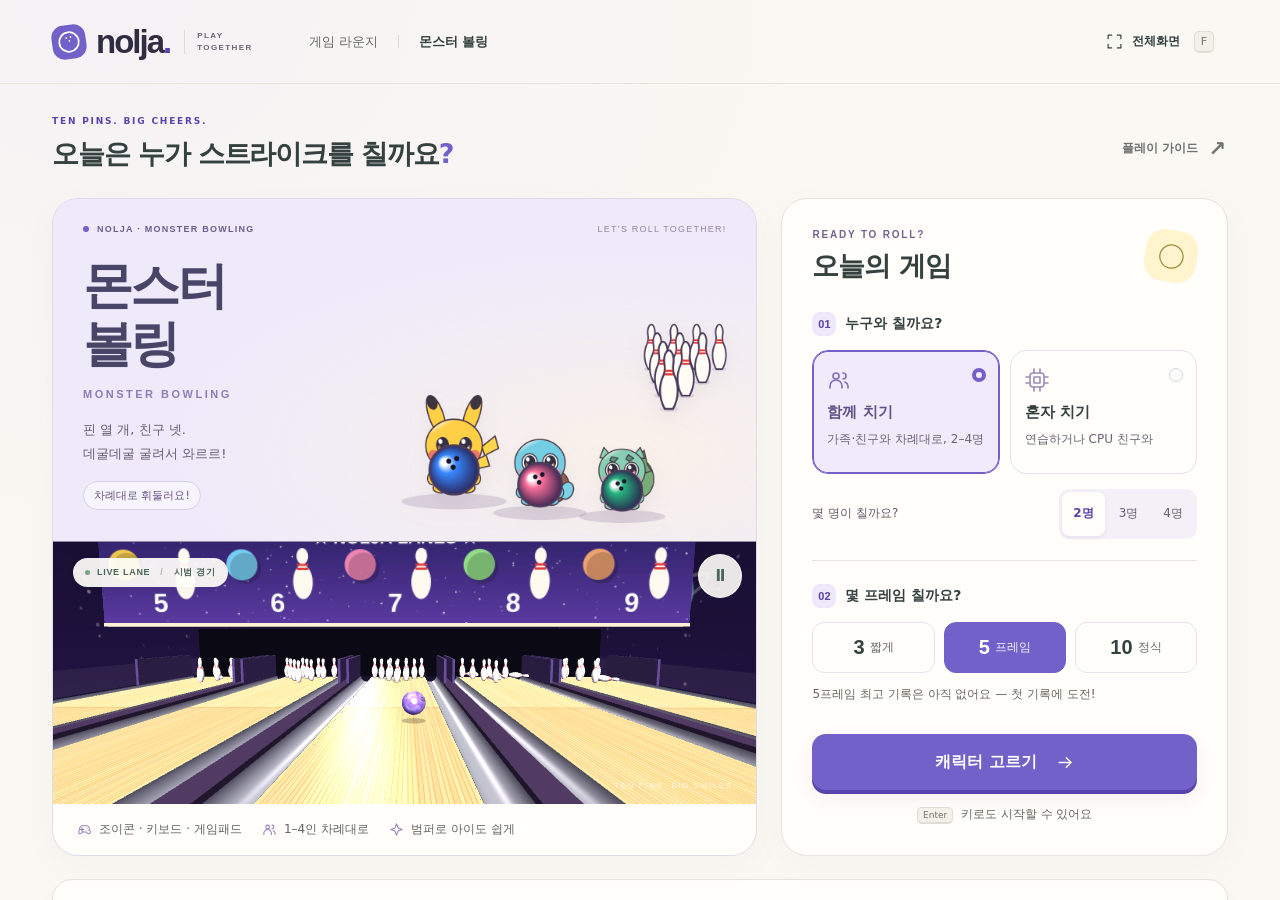
==== commit 5fe0c2a1: "카트: 전설 코스 넷 · 랜덤 코스 · 기존 맵 장애물 늘림 - 전설 코스 넷 (전설 탭 · 전설 컵): 유령 저택(울타리 미로) · 별빛 우주기지(다섯 꼭지 별, 다리 다섯) ·" ====
--- a/games/bowling/index.html
+++ b/games/bowling/index.html
@@ -5,10 +5,10 @@
 <meta name="viewport" content="width=device-width, initial-scale=1">
 <meta name="theme-color" content="#5b3fa8">
 <title>몬스터 볼링 · 놀자</title>
-<link rel="stylesheet" href="../../shared/nolja.css?v=20261030e">
-<link rel="stylesheet" href="../../shared/lobby.css?v=20261030e">
-<link rel="stylesheet" href="bowling.css?v=20261030e">
-<link rel="stylesheet" href="../../shared/brand.css?v=20261030e">
+<link rel="stylesheet" href="../../shared/nolja.css?v=20261104a">
+<link rel="stylesheet" href="../../shared/lobby.css?v=20261104a">
+<link rel="stylesheet" href="bowling.css?v=20261104a">
+<link rel="stylesheet" href="../../shared/brand.css?v=20261104a">
 </head>
 <body>
 <svg class="icon-library" xmlns="http://www.w3.org/2000/svg" aria-hidden="true"><defs>
@@ -62,11 +62,11 @@
 <div id="pause" class="overlay hidden"><div class="panel center pause-panel"><p class="eyebrow">TAKE A BREATHER</p><div class="big">잠깐, 쉬어갈까요?</div><p class="sub">레인은 그대로 기다리고 있어요.</p><div class="row modal-actions"><button id="btnResume" class="primary">계속 하기</button><button id="btnRestart">처음부터</button><button id="btnQuit">게임 설정으로</button></div><div id="pauseInfo" class="small"></div></div></div>
 <div id="result" class="overlay bottom hidden"><div class="panel center result-panel"><p id="resEyebrow" class="eyebrow">WHAT A GAME!</p><div id="resTitle" class="big"></div><div id="resRecord" class="bw-record hidden"></div><div id="resBody" class="sub"></div><div class="row modal-actions"><button id="btnAgain" class="primary">한 판 더!</button><button id="btnReselect">캐릭터 바꾸기</button><button id="btnMenu">게임 설정</button></div><div class="small result-hint">조이콘 버튼 / Enter = 다시 하기</div></div></div>
 <script src="../../shared/vendor/three.min.js"></script>
-<script src="../../shared/store.js?v=20261030e"></script>
-<script src="../../shared/audio.js?v=20261030e"></script>
-<script src="../../shared/joycon.js?v=20261030e"></script>
-<script src="../../shared/characters.js?v=20261030e"></script>
-<script src="bowling.js?v=20261030e"></script>
-<script src="bowling-ui.js?v=20261030e"></script>
+<script src="../../shared/store.js?v=20261104a"></script>
+<script src="../../shared/audio.js?v=20261104a"></script>
+<script src="../../shared/joycon.js?v=20261104a"></script>
+<script src="../../shared/characters.js?v=20261104a"></script>
+<script src="bowling.js?v=20261104a"></script>
+<script src="bowling-ui.js?v=20261104a"></script>
 </body>
 </html>
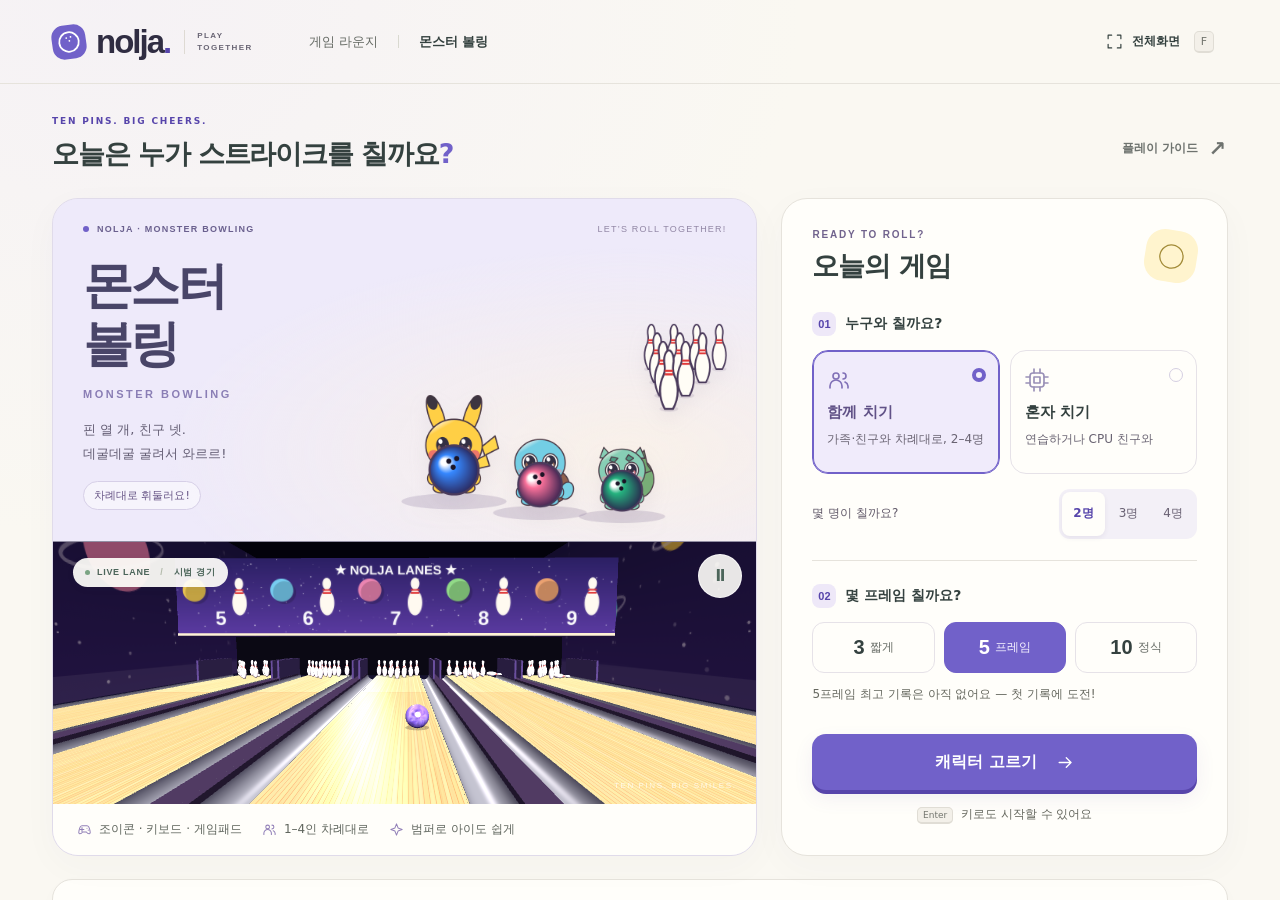
==== commit 2f31f513: "소파 조작 · 전체 점검: 컨트롤러만으로 메뉴까지, 게임별 결함 수정 - 소파 조작(shared/couch.js): 홈·메뉴·일시정지·결과·기록판·가이드를 스틱과 버튼으로 고름. " ====
--- a/games/bowling/index.html
+++ b/games/bowling/index.html
@@ -5,10 +5,22 @@
 <meta name="viewport" content="width=device-width, initial-scale=1">
 <meta name="theme-color" content="#5b3fa8">
 <title>몬스터 볼링 · 놀자</title>
-<link rel="stylesheet" href="../../shared/nolja.css?v=20261104a">
-<link rel="stylesheet" href="../../shared/lobby.css?v=20261104a">
-<link rel="stylesheet" href="bowling.css?v=20261104a">
-<link rel="stylesheet" href="../../shared/brand.css?v=20261104a">
+<meta name="description" content="위 볼링처럼 쥔 채 휘두르다 놓으면 굴러가는 1~4인 볼링. 범퍼와 CPU 친구도 있어요.">
+<link rel="icon" href="../../shared/icon.svg" type="image/svg+xml">
+<meta property="og:type" content="website">
+<meta property="og:site_name" content="놀자">
+<meta property="og:title" content="몬스터 볼링 · 놀자">
+<meta property="og:description" content="위 볼링처럼 쥔 채 휘두르다 놓으면 굴러가는 1~4인 볼링. 범퍼와 CPU 친구도 있어요.">
+<meta property="og:url" content="https://pusam.github.io/nolja/games/bowling/">
+<meta property="og:image" content="https://pusam.github.io/nolja/shared/og.jpg">
+<meta property="og:image:width" content="1200">
+<meta property="og:image:height" content="630">
+<meta name="twitter:card" content="summary_large_image">
+<link rel="stylesheet" href="../../shared/nolja.css?v=20261106a">
+<link rel="stylesheet" href="../../shared/lobby.css?v=20261106a">
+<link rel="stylesheet" href="bowling.css?v=20261106a">
+<link rel="stylesheet" href="../../shared/couch.css?v=20261106a">
+<link rel="stylesheet" href="../../shared/brand.css?v=20261106a">
 </head>
 <body>
 <svg class="icon-library" xmlns="http://www.w3.org/2000/svg" aria-hidden="true"><defs>
@@ -49,7 +61,7 @@
     </div>
     <section class="connection-card" aria-labelledby="controllerTitle"><span class="connection-icon"><svg aria-hidden="true" class="icon"><use href="#i-pad"/></svg></span><div class="connection-copy"><h2 id="controllerTitle">휘둘러서 굴리기, 조이콘과 함께</h2><p id="connectionStatus">키보드만으로도 바로 플레이할 수 있어요.</p></div><div class="connection-actions"><button id="btnConnect" class="connect-button"><span class="plus-icon" aria-hidden="true">+</span> 조이콘 연결</button></div></section>
     <div class="secondary-grid">
-      <details class="club-details" id="controllerDetails"><summary><span><svg aria-hidden="true" class="icon"><use href="#i-pad"/></svg> 컨트롤러 상태 · 연결 방법</span><svg aria-hidden="true" class="icon chevron"><use href="#i-chevron"/></svg></summary><div class="details-content"><p class="small">윈도우 블루투스에서 조이콘 측면의 동그란 버튼을 길게 눌러 페어링한 뒤, ‘조이콘 연결’을 눌러주세요. 여러 개를 연결하려면 한 번씩 눌러주세요. 차례대로 치니까 하나를 돌려 써도 돼요.</p><div id="hidWarn" class="warn hidden" role="status"></div><div id="slots" aria-live="polite"></div></div></details>
+      <details class="club-details" id="controllerDetails"><summary><span><svg aria-hidden="true" class="icon"><use href="#i-pad"/></svg> 컨트롤러 상태 · 연결 방법</span><svg aria-hidden="true" class="icon chevron"><use href="#i-chevron"/></svg></summary><div class="details-content"><p class="small">윈도우 블루투스에서 조이콘 측면의 동그란 버튼을 길게 눌러 페어링한 뒤, ‘조이콘 연결’을 눌러주세요. 여러 개를 연결하려면 한 번씩 눌러주세요. 연결하고 나면 메뉴도 조이콘으로 골라요: 스틱 = 옮기기, 오른쪽 버튼 = 누르기, 아래 버튼 = 뒤로. 차례대로 치니까 하나를 돌려 써도 돼요.</p><div id="hidWarn" class="warn hidden" role="status"></div><div id="slots" aria-live="polite"></div></div></details>
       <details class="club-details" id="settingsDetails"><summary><span><svg aria-hidden="true" class="icon"><use href="#i-sliders"/></svg> 그래픽 · 플레이 설정</span><svg aria-hidden="true" class="icon chevron"><use href="#i-chevron"/></svg></summary><div class="details-content"><div class="setting-title">그래픽 품질</div><div id="qRow" class="row seg"><button data-q="auto">자동</button><button data-q="high">높음</button><button data-q="mid">보통</button><button data-q="low">낮음</button><button data-q="lowest">최저</button></div><div id="gfxInfo" class="small gfx-info"></div><label class="set" for="sens">스윙 감도 <input id="sens" type="range" min="0.6" max="1.6" step="0.05"><span id="sensV" class="small"></span></label><div class="setting-title">굴러갈 길 미리 보기</div><div id="guideRow" class="row seg"><button data-guide="full">핀까지</button><button data-guide="short">화살표까지</button><button data-guide="off">끄기</button></div><p class="small">조준할 때 바닥에 공이 굴러갈 길이 화살 띠로 나와요. 어른끼리는 ‘화살표까지’나 ‘끄기’로 해 보세요.</p><div class="setting-title sound-title">소리 크기</div><label class="set" for="volMusic">음악 <input id="volMusic" type="range" min="0" max="100" step="5"><span id="volMusicV" class="small"></span></label><label class="set" for="volSfx">효과음 <input id="volSfx" type="range" min="0" max="100" step="5"><span id="volSfxV" class="small"></span></label><label class="set" for="volCrowd">관중 <input id="volCrowd" type="range" min="0" max="100" step="5"><span id="volCrowdV" class="small"></span></label><p class="small">볼링장 음악은 계속 흐르고, 게임 중엔 옆 레인 소리와 웅성거림이 나와요. 0이면 꺼져요.</p></div></details>
     </div>
     <footer class="club-footer"><button id="btnHome" class="text-button">← 놀자 라운지</button><span>조이콘 스트랩을 꼭 끼고, 주변 공간을 확보해 주세요.</span><span class="footer-signoff">LITTLE FRIENDS, LOVELY GAMES.</span></footer>
@@ -58,15 +70,16 @@
 
 <dialog id="guideDialog" class="guide-dialog" aria-labelledby="guideTitle"><div class="dialog-heading"><div><p class="eyebrow">READY, SET, ROLL!</p><h2 id="guideTitle">처음이어도 괜찮아요.</h2></div><button id="btnGuideClose" class="close-button" aria-label="플레이 가이드 닫기">×</button></div><p class="sub">조준은 스틱으로, 굴리기는 휘둘러서! 한 사람씩 차례대로 쳐요.</p><div class="guide-steps"><div><span>01</span><h3>자리·방향·휘기</h3><p>스틱을 위아래로 움직여 고칠 것을 고르고, 좌우로 바꿔요. 바닥의 화살 띠가 공이 굴러갈 길이에요. 휘기를 넣으면 공이 핀 앞에서 휘어 들어가요.</p></div><div><span>02</span><h3>위 볼링처럼 휘두르기</h3><p>조이콘을 R 버튼 쪽이 손끝을 향하게 쥐고, R(ZR)을 누른 채 팔을 뒤로 뺐다가 앞으로 휘두르며 놓아요. 화면 속 팔이 내 팔을 그대로 따라가요. 빨리 휘두를수록 빠르고, 놓을 때 손목을 비틀면 그쪽으로 휘어요. 버튼 없이 휘둘러도 맨 아래에서 저절로 굴러가요.</p></div><div><span>03</span><h3>스트라이크·스페어</h3><p>첫 공에 열 개 다 쓰러뜨리면 스트라이크(X), 두 공에 다 쓰러뜨리면 스페어(/)예요. 보너스 점수를 받아요! 아이는 범퍼를 켜면 도랑에 안 빠져요.</p></div></div><div class="keyboard-guide"><h3><svg aria-hidden="true" class="icon"><use href="#i-keyboard"/></svg> 키보드로 플레이</h3><div class="keyboard-players"><div><kbd>↑</kbd><kbd>↓</kbd> 고르기 <kbd>←</kbd><kbd>→</kbd> 바꾸기 <kbd>Space</kbd> 꾹 눌렀다 떼면 굴러가요</div><div><kbd>A</kbd> 살살 <kbd>S</kbd> 보통 <kbd>D</kbd> 세게 바로 굴리기 · <kbd>B</kbd> 범퍼 켜고 끄기</div></div><p class="small"><kbd>Enter</kbd> 시작 · <kbd>Esc</kbd> 일시정지 · <kbd>F</kbd> 전체화면</p><p class="small">게임패드: 스틱 조준 · A 꾹 눌렀다 떼기 · RB 세게 · LB 살살 · X 보통 · Y 범퍼</p></div></dialog>
 
-<div id="select" class="overlay sel hidden"><div class="selection-top"><p class="eyebrow">PICK YOUR BOWLER</p><div class="seltitle">함께 칠 친구를 골라요<span>.</span></div><p class="selection-subtitle">한 사람씩 차례대로 골라요. 아이는 범퍼를 켜 주세요!</p><div id="roster" class="roster" aria-label="볼링 캐릭터 목록"></div><div class="center selection-hint"><span class="hint">클릭으로 고르기 · 같은 친구를 한 번 더 누르면 준비 · 조이콘 Y·A ◀▶, 휘두르면 준비 · 키보드 ←→, Enter</span><span class="roster-scroll-hint">캐릭터 목록을 스크롤하면 더 많은 친구가 보여요.</span></div></div><div class="selbottom bw-selbottom"><div id="selCards" class="bw-cards"></div><div class="selmid"><div id="selMsg" class="selmsg" role="status"></div><button id="btnSelBack">← 게임 설정</button></div></div></div>
+<div id="select" class="overlay sel hidden"><div class="selection-top"><p class="eyebrow">PICK YOUR BOWLER</p><div class="seltitle">함께 칠 친구를 골라요<span>.</span></div><p class="selection-subtitle">한 사람씩 차례대로 골라요. 아이는 범퍼를 켜 주세요!</p><div id="roster" class="roster" aria-label="볼링 캐릭터 목록"></div><div class="center selection-hint"><span class="hint">클릭으로 고르기 · 같은 친구를 한 번 더 누르면 준비 · 조이콘 Y·A ◀▶, 휘두르면 준비, B 뒤로 · 키보드 ←→, Enter</span><span class="roster-scroll-hint">캐릭터 목록을 스크롤하면 더 많은 친구가 보여요.</span></div></div><div class="selbottom bw-selbottom"><div id="selCards" class="bw-cards"></div><div class="selmid"><div id="selMsg" class="selmsg" role="status"></div><button id="btnSelBack">← 게임 설정</button></div></div></div>
 <div id="pause" class="overlay hidden"><div class="panel center pause-panel"><p class="eyebrow">TAKE A BREATHER</p><div class="big">잠깐, 쉬어갈까요?</div><p class="sub">레인은 그대로 기다리고 있어요.</p><div class="row modal-actions"><button id="btnResume" class="primary">계속 하기</button><button id="btnRestart">처음부터</button><button id="btnQuit">게임 설정으로</button></div><div id="pauseInfo" class="small"></div></div></div>
 <div id="result" class="overlay bottom hidden"><div class="panel center result-panel"><p id="resEyebrow" class="eyebrow">WHAT A GAME!</p><div id="resTitle" class="big"></div><div id="resRecord" class="bw-record hidden"></div><div id="resBody" class="sub"></div><div class="row modal-actions"><button id="btnAgain" class="primary">한 판 더!</button><button id="btnReselect">캐릭터 바꾸기</button><button id="btnMenu">게임 설정</button></div><div class="small result-hint">조이콘 버튼 / Enter = 다시 하기</div></div></div>
 <script src="../../shared/vendor/three.min.js"></script>
-<script src="../../shared/store.js?v=20261104a"></script>
-<script src="../../shared/audio.js?v=20261104a"></script>
-<script src="../../shared/joycon.js?v=20261104a"></script>
-<script src="../../shared/characters.js?v=20261104a"></script>
-<script src="bowling.js?v=20261104a"></script>
-<script src="bowling-ui.js?v=20261104a"></script>
+<script src="../../shared/store.js?v=20261106a"></script>
+<script src="../../shared/audio.js?v=20261106a"></script>
+<script src="../../shared/joycon.js?v=20261106a"></script>
+<script src="../../shared/couch.js?v=20261106a"></script>
+<script src="../../shared/characters.js?v=20261106a"></script>
+<script src="bowling.js?v=20261106a"></script>
+<script src="bowling-ui.js?v=20261106a"></script>
 </body>
 </html>
--- a/shared/couch.css
+++ b/shared/couch.css
@@ -0,0 +1,8 @@
+/* 소파 조작 (shared/couch.js): 컨트롤러로 고른 칸 · 화면 위 알림. TV 앞 소파에서도 보이게 굵고 크게 */
+.pad-focus { outline: 4px solid #e8742a !important; outline-offset: 3px !important; box-shadow: 0 0 0 9px rgba(232, 116, 42, .24) !important; }
+.couch-toasts { position: fixed; top: 16px; left: 50%; z-index: 100000; display: grid; justify-items: center; gap: 8px; width: min(92vw, 760px); transform: translateX(-50%); pointer-events: none; }
+.couch-toast { padding: 12px 22px; border-radius: 14px; background: rgba(36, 30, 54, .95); box-shadow: 0 10px 30px rgba(20, 14, 34, .35); color: #fff6e6; font: 800 20px/1.35 "Pretendard", "Malgun Gothic", "Apple SD Gothic Neo", "Noto Sans KR", sans-serif; text-align: center; word-break: keep-all; animation: couch-in .22s ease-out; transition: opacity .28s, transform .28s; }
+.couch-toast.out { opacity: 0; transform: translateY(-8px); }
+@keyframes couch-in { from { opacity: 0; transform: translateY(-10px); } }
+@media (max-width: 560px) { .couch-toast { padding: 10px 16px; font-size: 16px; } }
+@media (prefers-reduced-motion: reduce) { .couch-toast { animation: none; transition: none; } }
